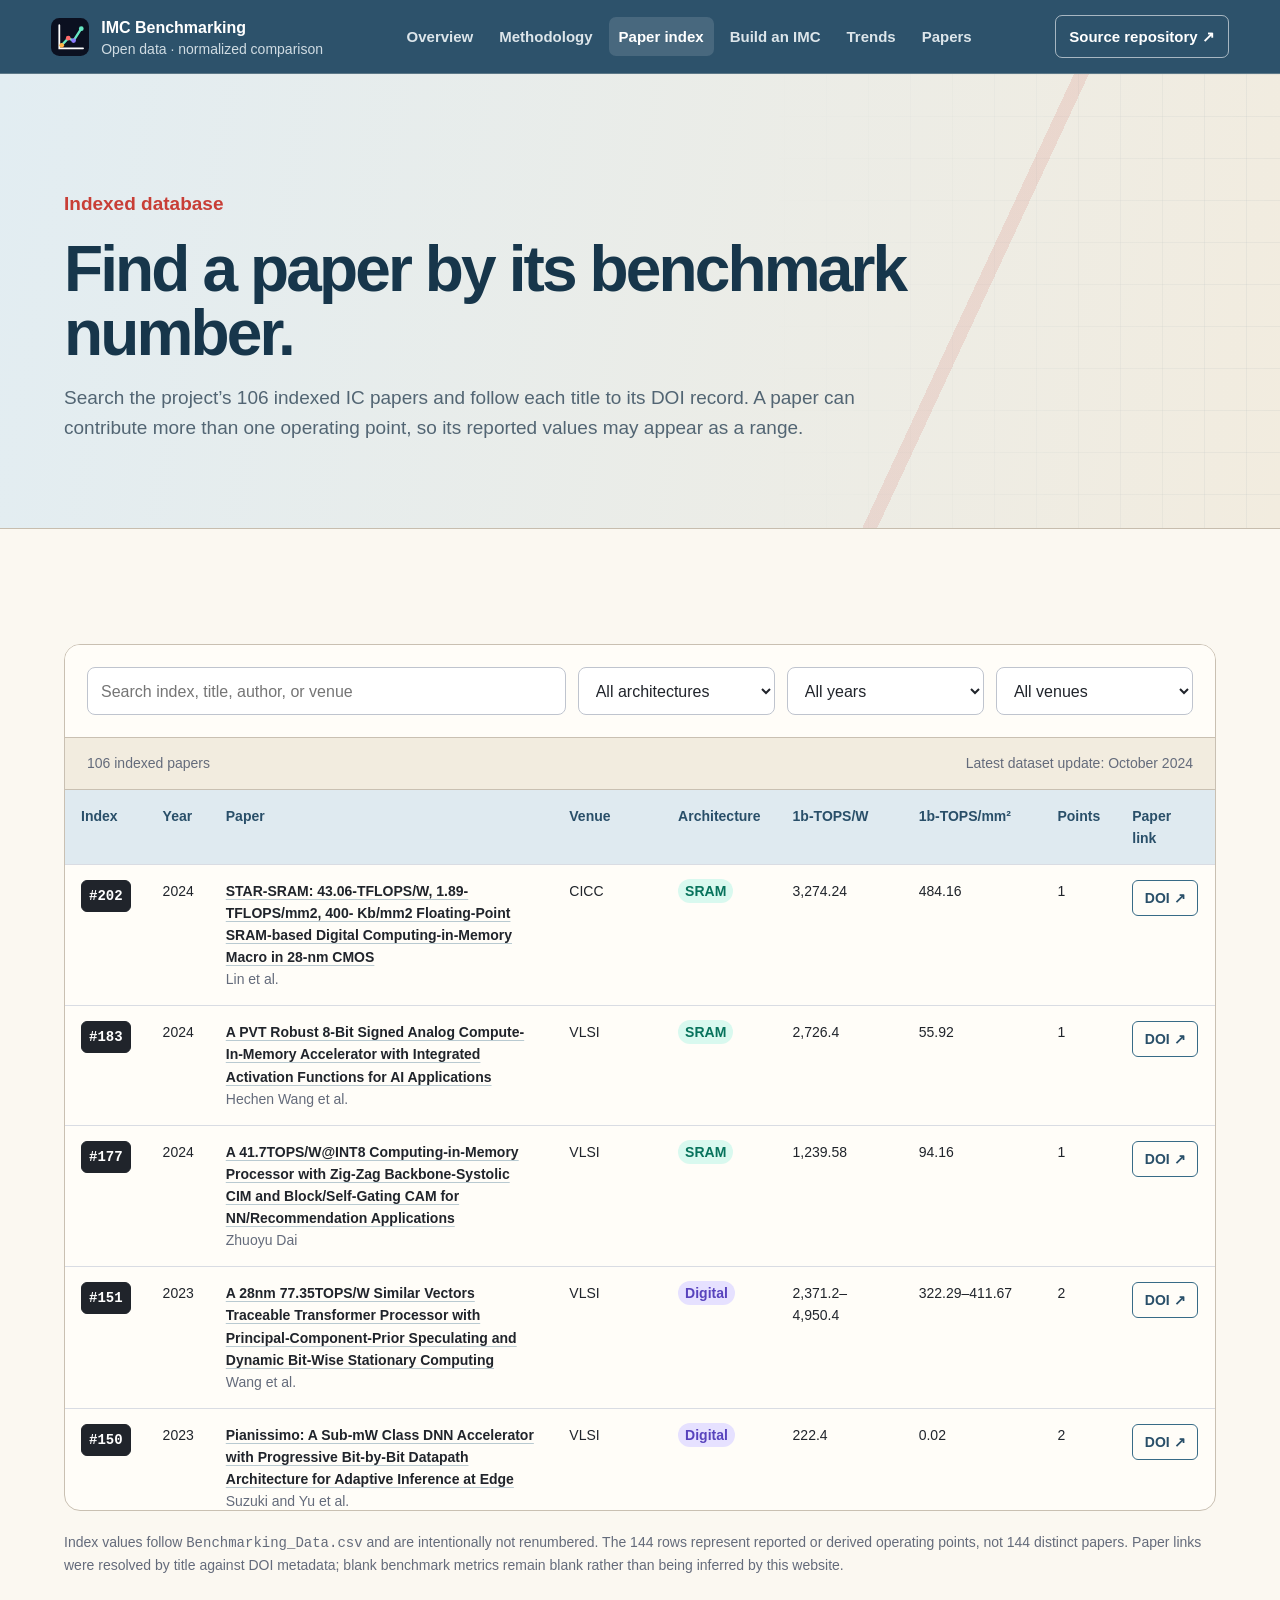
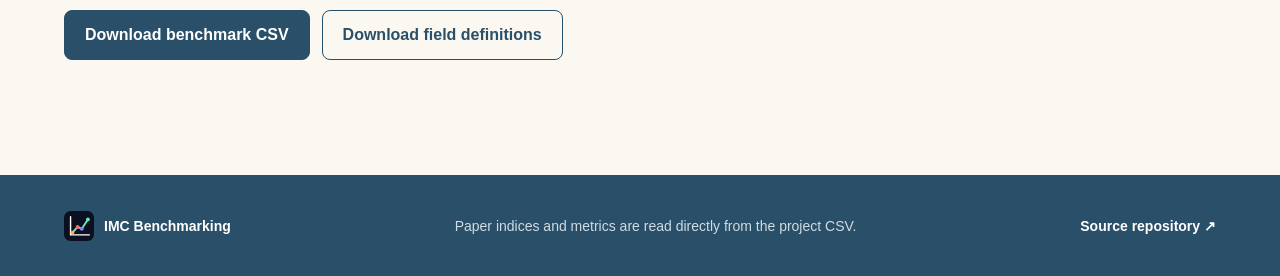
==== website/explorer.html @ 2f84abf5 "Add interactive IMC benchmarking website" ====
<!doctype html>
<html lang="en">
<head>
  <meta charset="utf-8" /><meta name="viewport" content="width=device-width, initial-scale=1" />
  <meta name="description" content="Search the indexed papers in the UIUC in-memory computing benchmarking database by number, architecture, year, venue, title, or author." />
  <link rel="icon" href="favicon.svg" type="image/svg+xml" /><link rel="stylesheet" href="styles.css" /><script src="data/benchmark-data.js" defer></script><script src="data/paper-links.js" defer></script><script src="app.js" defer></script>
  <title>Paper Index · IMC Benchmarking</title>
</head>
<body class="themed-page">
  <a class="skip-link" href="#main">Skip to content</a>
  <header class="site-header">
    <a class="brand" href="index.html"><img src="favicon.svg" alt="" /><span><strong>IMC Benchmarking</strong><small>Open data · normalized comparison</small></span></a>
    <button class="menu-toggle" type="button" aria-expanded="false">Menu</button>
    <nav id="site-nav" class="site-nav" aria-label="Project sections"><a href="index.html">Overview</a><a href="methodology.html">Methodology</a><a href="explorer.html" aria-current="page">Paper index</a><a href="lab.html">Build an IMC</a><a href="trends.html">Trends</a><a href="papers.html">Papers</a></nav>
    <a class="header-repo" href="https://github.com/UIUC-IMC/UIUC-IMC-Benchmarking">Source repository ↗</a>
  </header>
  <main id="main">
    <section class="page-hero"><p class="section-label">Indexed database</p><h1>Find a paper by its benchmark number.</h1><p>Search the project’s 106 indexed IC papers and follow each title to its DOI record. A paper can contribute more than one operating point, so its reported values may appear as a range.</p></section>
    <section class="section">
      <div class="explorer-shell">
        <div class="explorer-controls">
          <input id="paper-search" type="search" placeholder="Search index, title, author, or venue" aria-label="Search papers" />
          <select id="architecture-filter" aria-label="Filter by architecture"><option value="">All architectures</option><option value="SRAM">SRAM</option><option value="eNVM">eNVM</option><option value="eDRAM">eDRAM</option><option value="eFlash">eFlash</option><option value="Digital">Digital</option></select>
          <select id="year-filter" aria-label="Filter by year"><option value="">All years</option></select>
          <select id="venue-filter" aria-label="Filter by venue"><option value="">All venues</option></select>
        </div>
        <div class="explorer-summary"><span id="result-count">Loading the paper index…</span><span>Latest dataset update: October 2024</span></div>
        <div class="explorer-table-wrap">
          <table class="explorer-table">
            <thead><tr><th>Index</th><th>Year</th><th>Paper</th><th>Venue</th><th>Architecture</th><th>1b-TOPS/W</th><th>1b-TOPS/mm²</th><th>Points</th><th>Paper link</th></tr></thead>
            <tbody id="benchmark-body"><tr><td class="explorer-empty" colspan="9">Loading…</td></tr></tbody>
          </table>
        </div>
      </div>
      <p class="data-note">Index values follow <code>Benchmarking_Data.csv</code> and are intentionally not renumbered. The 144 rows represent reported or derived operating points, not 144 distinct papers. Paper links were resolved by title against DOI metadata; blank benchmark metrics remain blank rather than being inferred by this website.</p>
      <div class="actions"><a class="button button-dark" href="data/Benchmarking_Data.csv" download>Download benchmark CSV</a><a class="button" href="data/column_index.csv" download>Download field definitions</a></div>
    </section>
  </main>
  <footer><a class="footer-brand" href="index.html"><img src="favicon.svg" alt="" /><strong>IMC Benchmarking</strong></a><p>Paper indices and metrics are read directly from the project CSV.</p><a href="https://github.com/UIUC-IMC/UIUC-IMC-Benchmarking">Source repository ↗</a></footer>
</body>
</html>
---- website/styles.css ----
:root {
  --ink: #20242b;
  --ink-2: #30353d;
  --paper: #ffffff;
  --white: #ffffff;
  --muted: #646b7b;
  --line: #d9dce3;
  --red-light: #fff0ef;
  --red: #df4b45;
  --red-dark: #9f2f2b;
  --green-light: #eaf8f1;
  --green: #218a5b;
  --green-dark: #14643f;
  --blue-light: #eef4ff;
  --blue: #3268cc;
  --blue-dark: #20478e;
  --mint: var(--green);
  --mint-dark: var(--green-dark);
  --coral: var(--red);
  --amber: #d98a1c;
  --violet: var(--blue);
  --sans: Arial, Helvetica, sans-serif;
  --mono: "SFMono-Regular", Consolas, "Liberation Mono", monospace;
}

* { box-sizing: border-box; }
html { scroll-behavior: smooth; }
body {
  margin: 0;
  background: var(--paper);
  color: var(--ink);
  font-family: var(--sans);
  font-size: 18px;
  line-height: 1.58;
}
body.menu-open { overflow: hidden; }
a { color: inherit; text-decoration: none; }
button, input, select { color: inherit; font: inherit; }
img { display: block; max-width: 100%; }
figure { margin: 0; }
p { margin-top: 0; }

.skip-link {
  position: fixed;
  z-index: 100;
  top: 12px;
  left: 12px;
  padding: 10px 16px;
  transform: translateY(-180%);
  background: var(--mint);
  color: var(--ink);
  font-weight: 800;
}
.skip-link:focus { transform: none; }

.site-header {
  position: sticky;
  z-index: 50;
  top: 0;
  min-height: 74px;
  padding: 0 clamp(24px, 4vw, 64px);
  display: flex;
  align-items: center;
  gap: 28px;
  border-bottom: 1px solid var(--line);
  background: rgba(255,255,255,.97);
  color: var(--ink);
  backdrop-filter: blur(18px);
}
.brand { display: flex; align-items: center; gap: 12px; flex-shrink: 0; }
.brand img { width: 38px; height: 38px; }
.brand span { display: flex; flex-direction: column; }
.brand strong { font-size: 16px; letter-spacing: 0; }
.brand small { color: var(--muted); font-size: 14px; line-height: 1.2; }
.site-nav { display: flex; align-items: center; justify-content: center; gap: 6px; margin: 0 auto; }
.site-nav a { padding: 8px 10px; border-radius: 7px; color: #525965; font-size: 15px; font-weight: 700; }
.site-nav a:hover, .site-nav a[aria-current="page"] { background: var(--blue-light); color: var(--blue-dark); }
.header-repo { padding: 9px 13px; border: 1px solid var(--ink); border-radius: 7px; font-size: 15px; font-weight: 700; white-space: nowrap; }
.header-repo:hover { border-color: var(--blue); background: var(--blue); color: #fff; }
.menu-toggle { display: none; margin-left: auto; border: 0; background: transparent; color: var(--ink); font-size: 16px; font-weight: 700; }

.hero {
  position: relative;
  overflow: hidden;
  min-height: calc(100vh - 74px);
  display: grid;
  grid-template-columns: minmax(0, .88fr) minmax(520px, 1.12fr);
  gap: clamp(44px, 7vw, 110px);
  align-items: center;
  padding: clamp(72px, 8vw, 116px) clamp(24px, 5vw, 72px) 64px;
  background: #fff;
  color: var(--ink);
}
.hero::before {
  content: "";
  position: absolute;
  inset: 0;
  opacity: .55;
  background-image: linear-gradient(rgba(50,104,204,.07) 1px, transparent 1px), linear-gradient(90deg, rgba(50,104,204,.07) 1px, transparent 1px);
  background-size: 42px 42px;
  mask-image: linear-gradient(90deg, transparent 0%, #000 62%);
}
.hero-copy, .benchmark-stage { position: relative; z-index: 1; }
.eyebrow, .section-label {
  margin: 0 0 18px;
  color: var(--blue-dark);
  font-family: var(--sans);
  font-size: 18px;
  font-weight: 700;
  letter-spacing: 0;
}
.hero .eyebrow { color: var(--blue-dark); }
.hero h1 {
  max-width: 750px;
  margin: 0 0 26px;
  font-size: clamp(52px, 6.6vw, 100px);
  line-height: .94;
  letter-spacing: -.055em;
}
.hero h1 em { color: var(--green); font-style: normal; }
.hero-summary { max-width: 760px; color: var(--muted); font-size: clamp(19px, 1.6vw, 22px); line-height: 1.55; }
.hero-authors { margin: 22px 0 0; font-size: 15px; font-weight: 700; letter-spacing: 0; }
.actions { display: flex; flex-wrap: wrap; gap: 12px; margin-top: 34px; }
.button {
  min-height: 50px;
  padding: 0 20px;
  display: inline-flex;
  align-items: center;
  justify-content: center;
  gap: 8px;
  border: 1px solid currentColor;
  border-radius: 8px;
  font-size: 16px;
  font-weight: 700;
  transition: transform .2s ease, background .2s ease;
}
.button:hover { transform: translateY(-2px); }
.button-primary { border-color: var(--blue); background: var(--blue); color: #fff; }
.button-secondary { border-color: var(--ink); color: var(--ink); }
.button-secondary:hover { background: var(--ink); color: #fff; }
.button-dark { border-color: var(--ink); background: var(--ink); color: #fff; }

.benchmark-stage {
  min-height: 560px;
  padding: 26px;
  border: 1px solid var(--line);
  border-radius: 16px;
  background: #fff;
  box-shadow: 0 16px 40px rgba(32,36,43,.08);
}
.stage-header { display: flex; align-items: center; justify-content: space-between; gap: 20px; color: var(--muted); font-size: 14px; font-weight: 700; letter-spacing: 0; }
.axis-tabs { display: flex; flex-wrap: wrap; gap: 7px; margin: 24px 0 18px; }
.axis-tabs button { padding: 8px 11px; border: 1px solid #aeb5c0; border-radius: 7px; background: transparent; color: #4f5662; font-size: 14px; font-weight: 700; cursor: pointer; }
.axis-tabs button[aria-pressed="true"] { border-color: var(--blue); background: var(--blue-light); color: var(--blue-dark); }
.plot-demo {
  position: relative;
  height: 355px;
  overflow: hidden;
  border-left: 2px solid #717987;
  border-bottom: 2px solid #717987;
  background-color: #fbfcfe;
  background-image: linear-gradient(rgba(50,104,204,.08) 1px, transparent 1px), linear-gradient(90deg, rgba(50,104,204,.08) 1px, transparent 1px);
  background-size: 44px 44px;
}
.plot-axis-x, .plot-axis-y { position: absolute; color: #525965; font-size: 14px; }
.plot-axis-x { right: 8px; bottom: 7px; }
.plot-axis-y { top: 8px; left: 8px; }
.plot-point { position: absolute; width: 18px; height: 18px; border: 3px solid currentColor; background: currentColor; box-shadow: 0 0 0 4px rgba(32,36,43,.06); transition: inset .45s ease, transform .25s ease; }
.plot-point:hover { transform: scale(1.35); }
.plot-point.circle { border-radius: 50%; }
.plot-point[data-arch="sram"] { color: var(--green); }
.plot-point[data-arch="envm"] { color: var(--coral); }
.plot-point[data-arch="digital"] { color: var(--blue); }
.plot-point[data-arch="edram"] { color: var(--amber); }
.plot-legend { display: flex; flex-wrap: wrap; gap: 16px; margin-top: 16px; color: var(--muted); font-size: 14px; }
.plot-legend span::before { content: ""; width: 8px; height: 8px; margin-right: 7px; display: inline-block; border-radius: 50%; background: var(--legend); }

.stat-band { display: grid; grid-template-columns: repeat(4, 1fr); border-bottom: 1px solid var(--line); background: #fff; }
.stat-band article { min-height: 154px; padding: 28px clamp(22px, 3vw, 48px); border-right: 1px solid var(--line); }
.stat-band article:last-child { border-right: 0; }
.stat-band strong { display: block; font-size: clamp(34px, 4vw, 58px); line-height: 1; letter-spacing: -.04em; }
.stat-band span { display: block; margin-top: 9px; color: var(--muted); font-size: 14px; }
.stat-band article:nth-child(1) strong { color: var(--mint-dark); }
.stat-band article:nth-child(2) strong { color: var(--blue); }
.stat-band article:nth-child(3) strong { color: var(--coral); }
.stat-band article:nth-child(4) strong { color: var(--violet); }

.section { padding: clamp(76px, 9vw, 124px) clamp(24px, 5vw, 72px); }
.section.white { background: #fff; }
.section.dark { background: var(--blue-light); color: var(--ink); }
.section.narrow { padding-top: 62px; padding-bottom: 62px; }
.section-heading { max-width: 950px; margin-bottom: 48px; }
.section-heading h2, .page-hero h1 { margin: 0 0 18px; font-size: clamp(38px, 5vw, 70px); line-height: 1; letter-spacing: -.045em; }
.section-heading p, .page-hero p { max-width: 800px; color: var(--muted); font-size: 19px; }
.dark .section-heading p { color: var(--muted); }

.page-hero { padding: clamp(72px, 8vw, 112px) clamp(24px, 5vw, 72px) 66px; border-bottom: 1px solid var(--line); background: linear-gradient(90deg, #fff 0%, var(--blue-light) 100%); color: var(--ink); }
.page-hero .section-label { color: var(--blue-dark); }
.page-hero p { color: var(--muted); }

.card-grid { display: grid; grid-template-columns: repeat(3, 1fr); gap: 18px; }
.card { padding: 28px; border: 1px solid var(--line); border-radius: 14px; background: #fff; }
.card-number { color: var(--blue-dark); font-size: 14px; font-weight: 700; }
.card h3 { margin: 13px 0 10px; font-size: 23px; line-height: 1.2; }
.card p { margin: 0; color: var(--muted); font-size: 16px; }
.card code { color: var(--mint-dark); font-family: var(--mono); }

.story-grid { display: grid; grid-template-columns: minmax(0,.8fr) minmax(420px,1.2fr); gap: clamp(40px,7vw,100px); align-items: center; }
.story-copy h2 { margin: 0 0 22px; font-size: clamp(38px,4.5vw,66px); line-height: 1; letter-spacing: -.04em; }
.story-copy p { color: var(--muted); }
.figure-frame { overflow: hidden; border: 1px solid var(--line); border-radius: 18px; background: #fff; box-shadow: 0 20px 50px rgba(11,16,32,.09); }
.figure-frame img { width: 100%; }
.figure-frame figcaption { padding: 14px 18px; border-top: 1px solid var(--line); color: var(--muted); font-size: 14px; }

.pipeline { display: grid; grid-template-columns: repeat(4, 1fr); gap: 0; }
.pipeline article { position: relative; min-height: 220px; padding: 28px; border: 1px solid var(--line); background: #fff; }
.pipeline article + article { border-left: 0; }
.pipeline article::after { content: "→"; position: absolute; z-index: 2; top: 50%; right: -17px; color: var(--green); font-size: 28px; transform: translateY(-50%); }
.pipeline article:last-child::after { display: none; }
.pipeline strong { color: var(--blue-dark); font-size: 14px; }
.pipeline h3 { margin: 14px 0 10px; font-size: 21px; }
.pipeline p { margin: 0; color: var(--muted); font-size: 15px; }

.metric-table-wrap, .explorer-shell { overflow: hidden; border: 1px solid var(--line); border-radius: 16px; background: #fff; }
table { width: 100%; border-collapse: collapse; }
th, td { padding: 15px 16px; border-bottom: 1px solid var(--line); text-align: left; vertical-align: top; }
th { background: #eef0f4; color: #525969; font-size: 14px; letter-spacing: 0; }
td { font-size: 14px; }
tbody tr:last-child td { border-bottom: 0; }
.index-chip { min-width: 46px; padding: 4px 7px; display: inline-flex; justify-content: center; border: 1px solid var(--ink); border-radius: 6px; background: var(--ink); color: #fff; font-family: var(--mono); font-size: 14px; font-weight: 700; }
.arch-chip { padding: 4px 7px; border-radius: 999px; background: #e9ecf3; font-size: 14px; font-weight: 700; }
.arch-chip.sram { background: #d9f9ef; color: #08735c; }
.arch-chip.envm, .arch-chip.eflash { background: #ffe1df; color: #a62828; }
.arch-chip.digital { background: #e6e1ff; color: #5843bd; }
.arch-chip.edram { background: #fff0d7; color: #925500; }

.explorer-controls { padding: 22px; display: grid; grid-template-columns: minmax(240px,1.7fr) repeat(3,minmax(130px,.7fr)); gap: 12px; border-bottom: 1px solid var(--line); background: #fff; }
.explorer-controls input, .explorer-controls select { min-height: 48px; width: 100%; padding: 0 13px; border: 1px solid #bfc4ce; border-radius: 8px; background: #fff; font-size: 16px; }
.explorer-summary { padding: 14px 22px; display: flex; justify-content: space-between; gap: 20px; border-bottom: 1px solid var(--line); background: #f5f6f8; color: var(--muted); font-size: 14px; }
.explorer-table-wrap { overflow: auto; max-height: 720px; }
.explorer-table { min-width: 1120px; }
.explorer-table th { position: sticky; z-index: 2; top: 0; }
.explorer-table td:nth-child(3) { max-width: 390px; }
.paper-title-link { text-decoration: underline; text-decoration-color: rgba(55,107,135,.35); text-underline-offset: 3px; }
.paper-title-link:hover { color: var(--blue-dark); text-decoration-color: currentColor; }
.paper-link { min-width: 66px; padding: 6px 10px; display: inline-flex; align-items: center; justify-content: center; border: 1px solid var(--blue); border-radius: 6px; color: var(--blue-dark); font-size: 14px; font-weight: 700; white-space: nowrap; }
.paper-link:hover { background: var(--blue); color: #fff; }
.explorer-empty { padding: 48px; color: var(--muted); text-align: center; }
.data-note { margin-top: 20px; color: var(--muted); font-size: 14px; }

.trend-lead { display: grid; grid-template-columns: minmax(0,.68fr) minmax(480px,1.32fr); gap: clamp(36px,6vw,90px); align-items: center; }
.trend-lead h2 { margin: 0 0 20px; font-size: clamp(38px,4.4vw,64px); line-height: 1; letter-spacing: -.04em; }
.trend-lead p { color: var(--muted); }
.trend-gallery { display: grid; grid-template-columns: repeat(2,1fr); gap: 20px; }
.trend-gallery figure { overflow: hidden; border: 1px solid var(--line); border-radius: 14px; background: #fff; }
.trend-gallery img { width: 100%; aspect-ratio: 1.2; object-fit: contain; }
.trend-gallery figcaption { padding: 16px 18px; border-top: 1px solid var(--line); font-size: 14px; font-weight: 750; }

.paper-list { display: grid; gap: 22px; }
.paper-card { display: grid; grid-template-columns: 140px minmax(0,1fr); gap: 30px; padding: 34px; border: 1px solid var(--line); border-radius: 16px; background: #fff; }
.paper-year { font-family: var(--mono); font-size: 14px; font-weight: 700; }
.paper-venue { display: block; margin-top: 7px; color: var(--mint-dark); font-size: 14px; font-weight: 800; }
.paper-card h2 { margin: 0 0 10px; font-size: clamp(26px,3vw,39px); line-height: 1.08; letter-spacing: -.025em; }
.paper-meta { color: var(--muted); font-size: 14px; }
.paper-abstract { margin: 18px 0 22px; color: #454b58; }
.citation-box { margin-top: 20px; padding: 16px; border-left: 4px solid var(--green); background: var(--green-light); font-family: var(--mono); font-size: 14px; overflow-wrap: anywhere; }

.literature-coverage { border-top: 1px solid var(--line); }
.year-coverage { display: grid; grid-template-columns: repeat(7, 1fr); border: 1px solid var(--line); background: #fff; }
.year-coverage article { min-height: 170px; padding: 24px 20px; display: flex; flex-direction: column; justify-content: space-between; border-right: 1px solid var(--line); border-top: 6px solid var(--blue); }
.year-coverage article:nth-child(3n + 1) { border-top-color: var(--red); }
.year-coverage article:nth-child(3n + 2) { border-top-color: var(--blue); }
.year-coverage article:nth-child(3n) { border-top-color: var(--amber); }
.year-coverage article:last-child { border-right: 0; }
.year-coverage span { color: var(--muted); font-size: 14px; font-weight: 700; }
.year-coverage strong { color: var(--ink); font-size: 44px; line-height: 1; letter-spacing: -.04em; }
.year-coverage small { color: var(--muted); font-size: 14px; }

.callout { padding: 34px; border: 1px solid var(--line); border-radius: 14px; background: var(--blue-light); }
.callout h2 { margin: 0 0 12px; font-size: clamp(30px,4vw,50px); line-height: 1.05; }
.callout p { max-width: 800px; color: var(--muted); }

.lab-shell {
  display: grid;
  grid-template-columns: minmax(300px, .72fr) minmax(560px, 1.28fr);
  gap: 28px;
  align-items: start;
  min-width: 0;
}
.lab-controls, .lab-visual, .lab-result {
  min-width: 0;
  border: 1px solid var(--line);
  border-radius: 14px;
  background: #fff;
}
.lab-controls { padding: 28px; }
.lab-controls h2, .lab-visual h2 { margin: 0 0 8px; font-size: 28px; line-height: 1.2; }
.control-intro { margin-bottom: 26px; color: var(--muted); font-size: 15px; }
.control-grid { display: grid; grid-template-columns: 1fr 1fr; gap: 18px 14px; }
.control-group { min-width: 0; }
.control-group.full { grid-column: 1 / -1; }
.control-group label, .control-heading { display: flex; align-items: baseline; justify-content: space-between; gap: 12px; margin-bottom: 7px; color: #3f454f; font-size: 15px; font-weight: 700; }
.control-group output { color: var(--blue-dark); font-weight: 700; }
.control-group select, .control-group input[type="number"] { width: 100%; min-height: 46px; padding: 0 12px; border: 1px solid #b9bec8; border-radius: 7px; background: #fff; font-size: 16px; }
.control-group input[type="range"] { width: 100%; accent-color: var(--blue); }
.checkbox-line { min-height: 46px; display: flex; align-items: center; gap: 10px; }
.checkbox-line input { width: 20px; height: 20px; accent-color: var(--blue); }
.checkbox-line label { margin: 0; display: inline; font-weight: 700; }
.control-help { margin: 6px 0 0; color: var(--muted); font-size: 14px; line-height: 1.45; }
.model-controls { min-width: 0; margin: 4px 0 0; padding: 18px; border: 1px solid #d7dbe2; border-radius: 8px; background: #f8fafc; }
.model-controls[hidden] { display: none; }
.model-controls legend { padding: 0 8px; color: var(--ink); font-size: 16px; font-weight: 700; }
.model-controls .control-grid { gap: 16px 14px; }
.evidence-status { margin-top: 22px; padding: 18px 20px; border: 1px solid #cfd5df; border-left-width: 5px; border-radius: 8px; background: #f8fafc; }
.evidence-status strong { display: block; margin-bottom: 4px; color: var(--ink); font-size: 18px; }
.evidence-status p, .evidence-status small { margin: 0; color: var(--muted); font-size: 14px; line-height: 1.5; }
.evidence-status small { display: block; margin-top: 7px; }
.evidence-status.supported { border-left-color: var(--green); background: var(--green-light); }
.evidence-status.caution { border-left-color: var(--red); background: var(--red-light); }
.lab-visual { padding: 28px; }
.lab-visual-head { display: flex; align-items: start; justify-content: space-between; gap: 20px; margin-bottom: 18px; }
.lab-visual-head p { margin: 0; max-width: 560px; color: var(--muted); font-size: 15px; }
.lab-legend { display: flex; flex-wrap: wrap; gap: 14px; margin: 0 0 12px; color: var(--muted); font-size: 14px; }
.lab-legend span { display: inline-flex; align-items: center; gap: 7px; }
.lab-legend i { width: 10px; height: 10px; display: inline-block; border-radius: 50%; background: var(--legend-color); }
.lab-legend .candidate-key i { width: 12px; height: 12px; border: 2px solid var(--ink); border-radius: 2px; transform: rotate(45deg); background: #fff; }
.lab-chart-wrap { width: 100%; min-height: 510px; overflow: hidden; }
.lab-chart { width: 100%; height: auto; display: block; }
.lab-chart text { fill: #4d535e; font-family: Arial, Helvetica, sans-serif; font-size: 14px; }
.lab-chart .axis-title { fill: var(--ink); font-size: 16px; font-weight: 700; }
.lab-chart .grid-line { stroke: #e4e7ec; stroke-width: 1; }
.lab-chart .axis-line { stroke: #727985; stroke-width: 1.5; }
.lab-chart .reported-point { opacity: .48; }
.lab-chart .candidate-point { stroke: var(--ink); stroke-width: 2.5; }
.lab-chart .candidate-label { fill: var(--ink); font-size: 15px; font-weight: 700; paint-order: stroke; stroke: #fff; stroke-width: 5px; }
.lab-results { min-width: 0; grid-column: 1 / -1; display: grid; grid-template-columns: repeat(2, 1fr); gap: 18px; }
.lab-result { padding: 26px; }
.lab-result h3 { margin: 0 0 14px; font-size: 22px; }
.lab-result strong.result-lead { display: block; margin-bottom: 8px; color: var(--blue-dark); font-size: 24px; line-height: 1.2; }
.lab-result p { margin-bottom: 0; color: var(--muted); font-size: 15px; }
.result-list.compact { margin-top: 18px; }
.result-list.compact li { align-items: start; }
.result-list.compact strong { max-width: 58%; text-align: right; }
.result-list { margin: 0; padding: 0; list-style: none; }
.result-list li { padding: 9px 0; display: flex; justify-content: space-between; gap: 18px; border-bottom: 1px solid var(--line); font-size: 14px; }
.result-list li:last-child { border-bottom: 0; }
.result-list span { color: var(--muted); }
.accuracy-scale { position: relative; height: 18px; margin: 20px 0 12px; border-radius: 4px; background: linear-gradient(90deg, var(--red-light) 0 20%, var(--green-light) 20% 80%, var(--blue-light) 80% 100%); }
.accuracy-scale::before, .accuracy-scale::after { position: absolute; top: 22px; color: var(--muted); font-size: 14px; }
.accuracy-scale::before { content: "10 dB"; left: 20%; transform: translateX(-50%); }
.accuracy-scale::after { content: "40 dB"; left: 80%; transform: translateX(-50%); }
.accuracy-marker { position: absolute; top: -5px; width: 4px; height: 28px; border-radius: 2px; background: var(--ink); transform: translateX(-50%); }
.accuracy-marker[hidden] { display: none; }
.neighbors-table { width: 100%; }
.neighbors-table th, .neighbors-table td { padding: 10px 8px; font-size: 14px; }
.neighbors-table td:nth-child(2) { max-width: 280px; }
.lab-disclaimer { grid-column: 1 / -1; max-width: 900px; margin: 0; color: var(--muted); font-size: 14px; }

footer { padding: 36px clamp(24px,5vw,72px); display: flex; align-items: center; justify-content: space-between; gap: 28px; border-top: 1px solid var(--line); background: #fff; color: var(--ink); }
.footer-brand { display: flex; align-items: center; gap: 10px; font-size: 14px; }
.footer-brand img { width: 30px; height: 30px; }
footer p { margin: 0; color: var(--muted); font-size: 14px; }
footer > a:last-child { color: var(--blue-dark); font-size: 14px; font-weight: 700; }

@media (max-width: 1120px) {
  .site-header { gap: 16px; }
  .site-nav { gap: 0; }
  .site-nav a { padding-inline: 8px; }
  .hero { grid-template-columns: 1fr; }
  .hero h1 { max-width: 900px; }
  .benchmark-stage { max-width: 800px; width: 100%; }
  .story-grid, .trend-lead { grid-template-columns: 1fr; }
  .lab-shell { grid-template-columns: 1fr; }
}

@media (max-width: 980px) {
  .header-repo { display: none; }
  .menu-toggle { display: block; }
  .site-nav { position: absolute; z-index: 70; top: 100%; right: 0; left: 0; min-height: calc(100vh - 74px); padding: 28px; display: none; flex-direction: column; justify-content: flex-start; align-items: stretch; border-top: 1px solid var(--line); background: #fff; box-shadow: 0 24px 48px rgba(0,0,0,.12); }
  .site-nav.open { display: flex; }
  .site-nav a { padding: 14px; font-size: 17px; }
  .stat-band, .card-grid, .pipeline, .trend-gallery { grid-template-columns: repeat(2,1fr); }
  .stat-band article:nth-child(2) { border-right: 0; }
  .pipeline article + article { border-left: 1px solid var(--line); }
  .pipeline article::after { display: none; }
  .explorer-controls { grid-template-columns: 1fr 1fr; }
  .paper-card { grid-template-columns: 1fr; gap: 14px; }
  .lab-results { grid-template-columns: 1fr; }
  .year-coverage { grid-template-columns: repeat(4, 1fr); }
  .year-coverage article { border-bottom: 1px solid var(--line); }
  .year-coverage article:nth-child(4n) { border-right: 0; }
  .year-coverage article:last-child { border-right: 1px solid var(--line); }
}

@media (max-width: 560px) {
  body { font-size: 18px; }
  .brand small { display: none; }
  .hero { grid-template-columns: minmax(0,1fr); padding-inline: 20px; }
  .hero h1 { font-size: 50px; }
  .benchmark-stage { min-height: 500px; padding: 18px; }
  .plot-demo { height: 310px; }
  .stat-band, .card-grid, .pipeline, .trend-gallery, .explorer-controls { grid-template-columns: 1fr; }
  .stat-band article { border-right: 0; border-bottom: 1px solid var(--line); }
  .section, .page-hero { padding-inline: 20px; }
  .paper-card { padding: 24px; }
  .control-grid { grid-template-columns: 1fr; }
  .control-group.full { grid-column: auto; }
  .lab-controls, .lab-visual, .lab-result { padding: 22px; }
  .lab-chart-wrap { min-height: 360px; }
  .year-coverage { grid-template-columns: repeat(2, 1fr); }
  .year-coverage article:nth-child(4n) { border-right: 1px solid var(--line); }
  .year-coverage article:nth-child(2n) { border-right: 0; }
  footer { align-items: flex-start; flex-direction: column; }
}

@media (prefers-reduced-motion: reduce) {
  *, *::before, *::after { scroll-behavior: auto !important; transition: none !important; }
}

/* Homepage — an original, high-stakes convergence theme. */
.home-page {
  --home-navy: #294f69;
  --home-navy-2: #376b87;
  --home-ivory: #f2ecdf;
  --home-paper: #fbf8f1;
  --home-red: #c83e36;
  --home-red-bright: #e35a4f;
  --home-gold: #c7a14b;
  --home-ice: #90bdd3;
  background: var(--home-paper);
}
.home-page .site-header {
  border-bottom-color: rgba(242,236,223,.18);
  background: rgba(41,79,105,.98);
  color: var(--home-ivory);
}
.home-page .brand small { color: #9db0c0; }
.home-page .site-nav a { color: #bac7d1; }
.home-page .site-nav a:hover,
.home-page .site-nav a[aria-current="page"] { background: rgba(144,189,211,.13); color: var(--home-ivory); }
.home-page .header-repo { border-color: rgba(242,236,223,.48); }
.home-page .header-repo:hover { border-color: var(--home-red-bright); background: var(--home-red); }
.home-page .menu-toggle { color: var(--home-ivory); }

.home-hero {
  position: relative;
  min-height: calc(100vh - 74px);
  padding: clamp(70px, 7.5vw, 112px) clamp(24px, 5vw, 72px) clamp(64px, 7vw, 96px);
  display: grid;
  grid-template-columns: minmax(0, 1.08fr) minmax(470px, .92fr);
  gap: clamp(46px, 7vw, 108px);
  align-items: center;
  overflow: hidden;
  background:
    radial-gradient(circle at 77% 44%, rgba(144,189,211,.14), transparent 27%),
    linear-gradient(116deg, transparent 0 62%, rgba(200,62,54,.08) 62% 62.4%, transparent 62.4% 100%),
    var(--home-navy);
  color: var(--home-ivory);
}
.home-hero::before {
  content: "";
  position: absolute;
  inset: 0;
  opacity: .18;
  background-image: linear-gradient(rgba(242,236,223,.16) 1px, transparent 1px), linear-gradient(90deg, rgba(242,236,223,.16) 1px, transparent 1px);
  background-size: 58px 58px;
  mask-image: linear-gradient(90deg, transparent 0 32%, #000 78%, transparent 100%);
}
.home-hero::after {
  content: "";
  position: absolute;
  right: -8vw;
  bottom: -170px;
  width: 54vw;
  height: 250px;
  border-top: 2px solid rgba(199,161,75,.55);
  background: var(--home-red);
  transform: rotate(-5deg);
  transform-origin: left top;
}
.home-hero-copy,
.convergence-stage { position: relative; z-index: 2; }
.hero-kicker {
  margin-bottom: clamp(30px, 5vw, 64px);
  padding-bottom: 12px;
  display: flex;
  justify-content: space-between;
  gap: 24px;
  border-bottom: 1px solid rgba(242,236,223,.28);
  color: var(--home-ice);
  font-family: var(--sans);
  font-size: 14px;
  font-weight: 700;
  letter-spacing: 0;
}
.home-hero h1 {
  max-width: 880px;
  margin: 0 0 30px;
  font-family: var(--sans);
  font-size: clamp(52px, 6.6vw, 100px);
  font-weight: 700;
  line-height: .94;
  letter-spacing: -.055em;
}
.home-hero h1 em { color: var(--home-red-bright); font-style: normal; font-weight: 700; }
.home-hero-summary { max-width: 730px; color: #c5d0d8; font-size: clamp(19px, 1.6vw, 23px); line-height: 1.55; }
.home-page .hero-authors { color: #8fa3b2; font-size: 14px; font-weight: 600; }
.home-button-primary { border-color: var(--home-red); border-radius: 0; background: var(--home-red); color: #fff; }
.home-button-primary:hover { border-color: var(--home-red-bright); background: var(--home-red-bright); }
.home-button-ghost { border-color: rgba(242,236,223,.55); border-radius: 0; color: var(--home-ivory); }
.home-button-ghost:hover { border-color: var(--home-ivory); background: var(--home-ivory); color: var(--home-navy); }

.convergence-stage {
  min-width: 0;
  padding: 18px;
  border: 1px solid rgba(242,236,223,.3);
  background: rgba(25,59,81,.82);
  box-shadow: 24px 28px 0 rgba(2,8,14,.24);
}
.convergence-head {
  display: flex;
  justify-content: space-between;
  gap: 18px;
  color: #9fb1bf;
  font-family: var(--sans);
  font-size: 16px;
  font-weight: 700;
  letter-spacing: 0;
}
.convergence-field {
  position: relative;
  min-height: 570px;
  margin: 16px 0;
  overflow: hidden;
  border: 1px solid rgba(242,236,223,.17);
  background:
    radial-gradient(circle at 50% 54%, rgba(227,90,79,.25), transparent 19%),
    linear-gradient(rgba(144,189,211,.09) 1px, transparent 1px),
    linear-gradient(90deg, rgba(144,189,211,.09) 1px, transparent 1px),
    #315f7b;
  background-size: auto, 36px 36px, 36px 36px, auto;
}
.framework-structure {
  position: absolute;
  z-index: 1;
  top: 0;
  right: 0;
  left: 0;
  height: 178px;
  border-bottom: 3px solid var(--home-gold);
  background: linear-gradient(180deg, rgba(242,236,223,.16), rgba(25,59,81,.86));
  clip-path: polygon(0 17%, 5% 17%, 5% 0, 15% 0, 15% 17%, 22% 17%, 22% 5%, 32% 5%, 32% 17%, 39% 17%, 39% 0, 49% 0, 49% 17%, 56% 17%, 56% 0, 66% 0, 66% 17%, 73% 17%, 73% 5%, 83% 5%, 83% 17%, 90% 17%, 90% 0, 100% 0, 100% 100%, 0 100%);
}
.framework-structure::after {
  content: "";
  position: absolute;
  right: 8%;
  bottom: 14px;
  left: 8%;
  height: 45px;
  border-top: 1px solid rgba(242,236,223,.28);
  border-bottom: 1px solid rgba(242,236,223,.2);
  background: repeating-linear-gradient(90deg, transparent 0 11%, rgba(242,236,223,.11) 11% 12%);
}
.framework-structure span {
  position: absolute;
  bottom: 0;
  width: 12px;
  height: 26px;
  border-radius: 50% 50% 0 0;
  background: rgba(242,236,223,.35);
}
.framework-structure span:nth-child(1) { left: 15%; }
.framework-structure span:nth-child(2) { left: 32%; }
.framework-structure span:nth-child(3) { left: 49%; }
.framework-structure span:nth-child(4) { left: 66%; }
.framework-structure span:nth-child(5) { left: 83%; }
.formation-label { position: absolute; z-index: 5; color: #d7e2e8; font-size: 14px; font-weight: 800; letter-spacing: .06em; }
.framework-label { top: 17px; left: 50%; transform: translateX(-50%); }
.framework-line {
  position: absolute;
  z-index: 4;
  top: 61px;
  left: 50%;
  width: 88%;
  display: grid;
  grid-template-columns: repeat(3, 1fr);
  gap: 12px;
  transform: translateX(-50%);
}
.framework-card {
  position: relative;
  min-width: 0;
  padding: 25px 9px 9px;
  border-top: 3px solid var(--home-ice);
  background: rgba(242,236,223,.94);
  color: var(--home-navy);
  text-align: center;
  box-shadow: 0 8px 18px rgba(0,0,0,.17);
}
.framework-card::before {
  content: "";
  position: absolute;
  top: 6px;
  left: 50%;
  width: 12px;
  height: 12px;
  border-radius: 50%;
  background: var(--home-navy);
  transform: translateX(-50%);
  box-shadow: -8px 9px 0 -3px var(--home-navy), 8px 9px 0 -3px var(--home-navy);
}
.framework-center { border-top-color: var(--home-red-bright); transform: translateY(-8px); }
.framework-card strong { display: block; font-size: 17px; line-height: 1.25; }
.framework-card span { display: block; color: #66717a; font-size: 14px; }
.coordinate-deck {
  position: absolute;
  z-index: 2;
  top: 160px;
  left: 50%;
  width: 238px;
  height: 168px;
  border-right: 2px solid rgba(242,236,223,.3);
  border-left: 2px solid rgba(242,236,223,.3);
  background: linear-gradient(90deg, transparent 0 12%, rgba(242,236,223,.08) 12% 14%, transparent 14% 86%, rgba(242,236,223,.08) 86% 88%, transparent 88%);
  transform: translateX(-50%);
}
.coordinate-deck::before,
.coordinate-deck::after { content: ""; position: absolute; left: 50%; width: 290px; height: 10px; border: 1px solid rgba(242,236,223,.34); background: rgba(25,59,81,.85); transform: translateX(-50%); }
.coordinate-deck::before { top: 18px; }
.coordinate-deck::after { bottom: 0; width: 340px; }
.convergence-route {
  position: absolute;
  z-index: 1;
  top: 51%;
  left: 50%;
  width: 2px;
  height: 230px;
  border-left: 2px dashed rgba(255,211,202,.48);
  transform-origin: top;
}
.route-one { transform: rotate(62deg); }
.route-two { transform: rotate(29deg); }
.route-three { transform: rotate(-29deg); }
.route-four { transform: rotate(-62deg); }
.field-node {
  position: absolute;
  z-index: 3;
  min-width: 125px;
  padding: 11px 13px;
  border-top: 3px solid var(--home-red-bright);
  background: rgba(31,67,91,.96);
  box-shadow: 0 8px 24px rgba(0,0,0,.18);
}
.field-node small { display: block; color: var(--home-gold); font-family: var(--sans); font-size: 16px; }
.field-node strong { display: block; color: var(--home-ivory); font-size: 18px; line-height: 1.25; }
.field-node span { color: #c3d1d9; font-size: 14px; }
.node-architecture { bottom: 105px; left: 3%; }
.node-metrics { bottom: 35px; left: 21%; border-top-color: var(--home-gold); }
.node-precision { right: 21%; bottom: 35px; border-top-color: var(--home-gold); }
.node-accuracy { right: 3%; bottom: 105px; }
.benchmark-core {
  position: absolute;
  z-index: 4;
  top: 53%;
  left: 50%;
  width: 158px;
  height: 158px;
  padding: 17px;
  display: flex;
  flex-direction: column;
  align-items: center;
  justify-content: center;
  border: 3px solid #ffb26d;
  border-radius: 50%;
  background: radial-gradient(circle at 50% 35%, #fff1d5, #f2b56d 57%, #d85a43 100%);
  color: var(--home-navy);
  text-align: center;
  transform: translate(-50%, -50%);
  box-shadow: 0 0 0 11px rgba(227,90,79,.12), 0 0 42px rgba(255,145,75,.42), 0 18px 50px rgba(0,0,0,.3);
}
.benchmark-core strong { color: #9d3128; font-family: var(--sans); font-size: 62px; line-height: .82; letter-spacing: -.055em; }
.benchmark-core small { margin-top: 4px; color: #5d4c42; font-size: 11px; font-weight: 800; letter-spacing: .04em; }

.home-stat-band {
  position: relative;
  z-index: 3;
  display: grid;
  grid-template-columns: 1.35fr repeat(4, 1fr);
  border-bottom: 1px solid #cabfae;
  background: var(--home-ivory);
}
.home-stat-band > * { min-height: 150px; padding: 30px clamp(20px, 3vw, 46px); border-right: 1px solid #cabfae; }
.home-stat-band > *:last-child { border-right: 0; }
.stat-intro { display: flex; flex-direction: column; justify-content: center; background: var(--home-red); color: #fff; }
.stat-intro span { font-family: var(--sans); font-size: 14px; font-weight: 700; letter-spacing: 0; }
.stat-intro strong { margin-top: 8px; font-family: var(--sans); font-size: 25px; line-height: 1.1; }
.home-stat-band article strong { display: block; color: var(--home-navy); font-family: var(--sans); font-size: clamp(34px, 4vw, 58px); line-height: 1; letter-spacing: -.04em; }
.home-stat-band article span { display: block; margin-top: 11px; color: #65615b; font-size: 14px; font-weight: 400; }

.home-routes { background: var(--home-paper); }
.home-section-heading { max-width: 980px; margin-bottom: 52px; }
.home-page .section-label { color: var(--home-red); font-family: var(--sans); font-size: 18px; letter-spacing: 0; text-transform: none; }
.home-section-heading h2,
.common-ground-copy h2,
.home-manifesto h2 {
  margin: 0 0 22px;
  font-family: var(--sans);
  font-size: clamp(38px, 5vw, 70px);
  line-height: 1;
  letter-spacing: -.045em;
}
.home-section-heading > p:last-child { max-width: 720px; color: #65615b; font-size: 19px; }
.route-grid { display: grid; grid-template-columns: repeat(3, 1fr); gap: 18px; }
.route-card {
  position: relative;
  min-height: 410px;
  padding: 28px;
  display: flex;
  flex-direction: column;
  justify-content: space-between;
  overflow: hidden;
  border: 1px solid #cfc5b5;
  background: #fffdf8;
  transition: transform .2s ease, box-shadow .2s ease;
}
.route-card::before { content: ""; position: absolute; top: 0; right: 0; left: 0; height: 8px; background: var(--route-color); }
.route-card::after { content: ""; position: absolute; right: -72px; bottom: -78px; width: 210px; height: 210px; border: 1px solid var(--route-color); border-radius: 50%; opacity: .22; }
.route-card:hover { transform: translateY(-6px); box-shadow: 0 22px 42px rgba(11,24,39,.1); }
.route-red { --route-color: var(--home-red); }
.route-blue { --route-color: #477d9c; }
.route-gold { --route-color: #ad8530; }
.route-index { color: var(--route-color); font-family: var(--sans); font-size: 14px; font-weight: 700; letter-spacing: 0; }
.route-card h3 { max-width: 320px; margin: 0 0 14px; font-family: var(--sans); font-size: 23px; line-height: 1.2; letter-spacing: 0; }
.route-card p { max-width: 360px; margin: 0; color: #65615b; font-size: 16px; }
.route-link { position: relative; z-index: 1; color: var(--home-navy); font-size: 15px; }
.route-link span { color: var(--route-color); }

.home-common-ground {
  display: grid;
  grid-template-columns: minmax(0, .82fr) minmax(540px, 1.18fr);
  gap: clamp(48px, 7vw, 104px);
  align-items: center;
  background: #e8dfcf;
}
.common-ground-copy > p:not(.section-label) { max-width: 650px; color: #5f5b54; }
.method-list { margin: 38px 0 28px; padding: 0; list-style: none; border-top: 1px solid #bdb1a0; }
.method-list li { padding: 17px 0; display: grid; grid-template-columns: 54px 1fr; gap: 12px; border-bottom: 1px solid #bdb1a0; }
.method-list > li > span { color: var(--home-red); font-family: var(--sans); font-size: 14px; font-weight: 700; }
.method-list strong { font-size: 17px; }
.method-list p { margin: 3px 0 0; color: #666159; font-size: 14px; }
.text-link { padding-bottom: 4px; border-bottom: 1px solid var(--home-red); color: var(--home-navy); font-size: 15px; font-weight: 800; }
.text-link span { color: var(--home-red); }
.home-benchmark-stage {
  --stage-pad: 26px;
  min-width: 0;
  min-height: 0;
  padding: var(--stage-pad);
  overflow: hidden;
  border: 1px solid #9cb4c1;
  border-radius: 0;
  background:
    linear-gradient(rgba(41,79,105,.06) 1px, transparent 1px),
    linear-gradient(90deg, rgba(41,79,105,.06) 1px, transparent 1px),
    linear-gradient(135deg, #fbf8ef, #dceaf0);
  background-size: 32px 32px, 32px 32px, auto;
  box-shadow: 20px 20px 0 rgba(200,62,54,.18);
}
.home-benchmark-stage .stage-header {
  margin: calc(var(--stage-pad) * -1) calc(var(--stage-pad) * -1) 0;
  padding: 18px var(--stage-pad);
  border-bottom: 5px solid var(--home-gold);
  background: linear-gradient(108deg, var(--home-navy) 0 74%, var(--home-red) 74% 100%);
  color: #fff;
  font-size: 15px;
}
.home-benchmark-stage .stage-header span:last-child { color: #fff3dc; }
.home-benchmark-stage .axis-tabs {
  margin: 18px 0;
  padding: 10px;
  gap: 9px;
  border: 1px solid rgba(41,79,105,.22);
  border-left: 5px solid var(--home-red);
  background: rgba(255,255,255,.74);
  box-shadow: 0 8px 20px rgba(41,79,105,.08);
}
.home-benchmark-stage .axis-tabs button {
  min-height: 42px;
  padding: 9px 13px;
  border-radius: 0;
  border-color: #93aab7;
  background: #f8fbfc;
  color: var(--home-navy);
  font-size: 15px;
}
.home-benchmark-stage .axis-tabs button:hover { border-color: var(--home-red); background: #fff0ec; color: #8f3029; }
.home-benchmark-stage .axis-tabs button[aria-pressed="true"] { border-color: var(--home-red); background: var(--home-red); color: #fff; box-shadow: inset 0 -4px 0 rgba(111,34,29,.22); }
.home-benchmark-stage .plot-legend { color: #405b6d; font-weight: 700; }
.home-benchmark-stage .plot-demo {
  border-color: var(--home-ivory);
  background-color: #315f7b;
  background-image: linear-gradient(rgba(144,189,211,.12) 1px, transparent 1px), linear-gradient(90deg, rgba(144,189,211,.12) 1px, transparent 1px);
}
.home-benchmark-stage .plot-axis-x,
.home-benchmark-stage .plot-axis-y { color: #d3dde3; }
.home-benchmark-stage .plot-point { box-shadow: 0 0 0 4px rgba(242,236,223,.09); }

.home-manifesto {
  position: relative;
  padding: clamp(72px, 8vw, 112px) clamp(24px, 5vw, 72px);
  display: grid;
  grid-template-columns: minmax(0, 1.05fr) minmax(380px, .95fr);
  gap: clamp(44px, 8vw, 120px);
  overflow: hidden;
  background: var(--home-red);
  color: #fff;
}
.home-manifesto::after { content: "OPEN"; position: absolute; right: -20px; bottom: -100px; color: rgba(255,255,255,.07); font-family: var(--sans); font-size: clamp(180px, 27vw, 430px); font-weight: 700; line-height: 1; letter-spacing: -.055em; }
.home-manifesto > div { position: relative; z-index: 1; }
.home-manifesto .section-label { color: #ffddd6; }
.home-manifesto h2 { max-width: 800px; margin-bottom: 0; }
.home-manifesto > div:last-child > p { max-width: 620px; color: #ffe5df; font-size: 19px; }
.home-manifesto .home-button-primary { border-color: var(--home-navy); background: var(--home-navy); }
.home-manifesto .home-button-primary:hover { border-color: #182e42; background: #182e42; }
.home-manifesto .home-button-ghost { border-color: rgba(255,255,255,.68); color: #fff; }
.home-manifesto .home-button-ghost:hover { background: #fff; color: var(--home-red); }
.home-page footer { border-top: 0; background: var(--home-navy); color: var(--home-ivory); }
.home-page footer p { color: #94a6b4; }
.home-page footer > a:last-child { color: var(--home-ice); }

@media (max-width: 1120px) {
  .home-hero { grid-template-columns: 1fr; }
  .home-hero-copy { max-width: 900px; }
  .convergence-stage { width: min(100%, 760px); }
  .home-common-ground { grid-template-columns: 1fr; }
  .home-benchmark-stage { width: min(100%, 850px); }
}

@media (max-width: 980px) {
  .home-page .site-nav { background: var(--home-navy); border-top-color: rgba(242,236,223,.18); }
  .home-stat-band { grid-template-columns: repeat(2, 1fr); }
  .home-stat-band .stat-intro { grid-column: 1 / -1; min-height: 112px; }
  .home-stat-band > *:nth-child(3),
  .home-stat-band > *:nth-child(5) { border-right: 0; }
  .route-grid { grid-template-columns: 1fr; }
  .route-card { min-height: 330px; }
  .home-manifesto { grid-template-columns: 1fr; }
}

@media (max-width: 620px) {
  .home-hero { padding: 54px 20px 72px; }
  .home-hero h1 { font-size: 50px; }
  .hero-kicker { align-items: flex-start; flex-direction: column; gap: 4px; margin-bottom: 38px; }
  .home-hero-summary { font-size: 18px; }
  .convergence-stage { padding: 12px; box-shadow: 10px 12px 0 rgba(2,8,14,.24); }
  .convergence-field { min-height: 600px; }
  .framework-label { top: 14px; width: 100%; text-align: center; }
  .framework-line { top: 58px; width: 96%; gap: 4px; }
  .framework-card { padding: 24px 5px 7px; }
  .framework-card strong { font-size: 13px; }
  .framework-card span { display: none; }
  .coordinate-deck { top: 155px; width: 170px; height: 190px; }
  .coordinate-deck::before { width: 210px; }
  .coordinate-deck::after { width: 250px; }
  .convergence-route { top: 50%; height: 260px; }
  .field-node { min-width: 100px; padding: 9px 8px; }
  .field-node span { display: none; }
  .field-node small { font-size: 12px; }
  .field-node strong { font-size: 15px; }
  .node-architecture { bottom: 110px; left: 2%; }
  .node-metrics { bottom: 38px; left: 10%; }
  .node-precision { right: 10%; bottom: 38px; }
  .node-accuracy { right: 2%; bottom: 110px; }
  .benchmark-core { top: 51%; width: 140px; height: 140px; padding: 14px; }
  .benchmark-core strong { font-size: 52px; }
  .benchmark-core small { font-size: 10px; }
  .home-stat-band { grid-template-columns: 1fr 1fr; }
  .home-stat-band > * { min-height: 128px; padding: 24px 20px; }
  .home-stat-band article strong { font-size: 42px; }
  .home-routes, .home-common-ground { padding-inline: 20px; }
  .home-section-heading h2, .common-ground-copy h2, .home-manifesto h2 { font-size: 38px; }
  .route-card { min-height: 350px; padding: 24px; }
  .home-common-ground { gap: 44px; }
  .home-benchmark-stage { --stage-pad: 18px; box-shadow: 10px 10px 0 rgba(200,62,54,.18); }
  .home-benchmark-stage .stage-header { align-items: flex-start; flex-direction: column; gap: 3px; }
  .home-benchmark-stage .plot-demo { height: 310px; }
  .home-manifesto { padding-inline: 20px; }
}

/* Shared inner-page theme. */
.themed-page {
  --theme-blue: #294f69;
  --theme-blue-2: #376b87;
  --theme-blue-pale: #e2edf2;
  --theme-ivory: #f2ecdf;
  --theme-paper: #fbf8f1;
  --theme-red: #c83e36;
  --theme-gold: #c7a14b;
  background: var(--theme-paper);
}
.themed-page .site-header {
  border-bottom-color: rgba(242,236,223,.24);
  background: rgba(41,79,105,.98);
  color: #fff;
}
.themed-page .brand small { color: #d0dce3; }
.themed-page .site-nav a { color: #dce5ea; }
.themed-page .site-nav a:hover,
.themed-page .site-nav a[aria-current="page"] { background: rgba(255,255,255,.13); color: #fff; }
.themed-page .header-repo { border-color: rgba(255,255,255,.58); }
.themed-page .header-repo:hover { border-color: var(--theme-red); background: var(--theme-red); color: #fff; }
.themed-page .menu-toggle { color: #fff; }

.themed-page .page-hero {
  position: relative;
  overflow: hidden;
  padding-top: clamp(78px, 9vw, 122px);
  border-bottom: 1px solid #c7bdae;
  background:
    linear-gradient(115deg, transparent 0 72%, rgba(200,62,54,.12) 72% 73%, transparent 73%),
    linear-gradient(100deg, var(--theme-blue-pale), var(--theme-ivory));
  color: #17364b;
}
.themed-page .page-hero::before {
  content: "";
  position: absolute;
  top: 0;
  right: 0;
  width: 42%;
  height: 100%;
  opacity: .28;
  background-image: linear-gradient(rgba(41,79,105,.2) 1px, transparent 1px), linear-gradient(90deg, rgba(41,79,105,.2) 1px, transparent 1px);
  background-size: 42px 42px;
  mask-image: linear-gradient(90deg, transparent, #000);
}
.themed-page .page-hero > * { position: relative; z-index: 1; }
.themed-page .page-hero .section-label,
.themed-page .section-label { color: var(--theme-red); }
.themed-page .page-hero h1 { max-width: 1000px; }
.themed-page .page-hero p { color: #526573; }

.themed-page .section:not(.white):not(.dark) { background: var(--theme-paper); }
.themed-page .section.white { background: #fffdf8; }
.themed-page .section.dark { background: var(--theme-blue-pale); }
.themed-page .section-heading h2,
.themed-page .story-copy h2,
.themed-page .trend-lead h2 { color: #17364b; }
.themed-page .card,
.themed-page .pipeline article,
.themed-page .paper-card,
.themed-page .trend-gallery figure,
.themed-page .figure-frame,
.themed-page .metric-table-wrap,
.themed-page .explorer-shell,
.themed-page .lab-controls,
.themed-page .lab-visual,
.themed-page .lab-result {
  border-color: #c9c0b2;
  background: #fffdf8;
}
.themed-page .card-number,
.themed-page .pipeline strong,
.themed-page .paper-venue,
.themed-page .lab-result strong.result-lead,
.themed-page .control-group output { color: var(--theme-blue-2); }
.themed-page .pipeline article::after { color: var(--theme-red); }
.themed-page .citation-box { border-left-color: var(--theme-red); background: #fae9e5; }
.themed-page .callout { border-color: #c9c0b2; background: var(--theme-ivory); }

.themed-page th { background: #dfeaf0; color: #294f69; }
.themed-page .explorer-controls { border-bottom-color: #c9c0b2; background: #fffdf8; }
.themed-page .explorer-summary { border-bottom-color: #c9c0b2; background: var(--theme-ivory); }
.themed-page .paper-title-link:hover { color: var(--theme-blue-2); }
.themed-page .paper-link { border-color: var(--theme-blue-2); color: var(--theme-blue); }
.themed-page .paper-link:hover { background: var(--theme-blue-2); color: #fff; }
.themed-page .explorer-controls input:focus,
.themed-page .explorer-controls select:focus,
.themed-page .control-group select:focus,
.themed-page .control-group input:focus { outline: 3px solid rgba(55,107,135,.22); border-color: var(--theme-blue-2); }
.themed-page .control-group input[type="range"],
.themed-page .checkbox-line input { accent-color: var(--theme-blue-2); }
.themed-page .model-controls { border-color: #c9c0b2; background: var(--theme-blue-pale); }
.themed-page .lab-chart .grid-line { stroke: #d3dee4; }

.themed-page .button-dark,
.themed-page .button-primary { border-color: var(--theme-blue); background: var(--theme-blue); color: #fff; }
.themed-page .button-dark:hover,
.themed-page .button-primary:hover { border-color: var(--theme-blue-2); background: var(--theme-blue-2); }
.themed-page .button:not(.button-dark):not(.button-primary) { border-color: var(--theme-blue); color: var(--theme-blue); }
.themed-page .button:not(.button-dark):not(.button-primary):hover { background: var(--theme-blue); color: #fff; }

.themed-page footer {
  border-top: 0;
  background: var(--theme-blue);
  color: #fff;
}
.themed-page footer p { color: #d0dce3; }
.themed-page footer > a:last-child { color: #fff; }

@media (max-width: 980px) {
  .themed-page .site-nav { border-top-color: rgba(255,255,255,.2); background: var(--theme-blue); }
}

@media (max-width: 560px) {
  .themed-page .page-hero { padding-top: 64px; }
  .themed-page .page-hero::before { width: 70%; opacity: .2; }
}
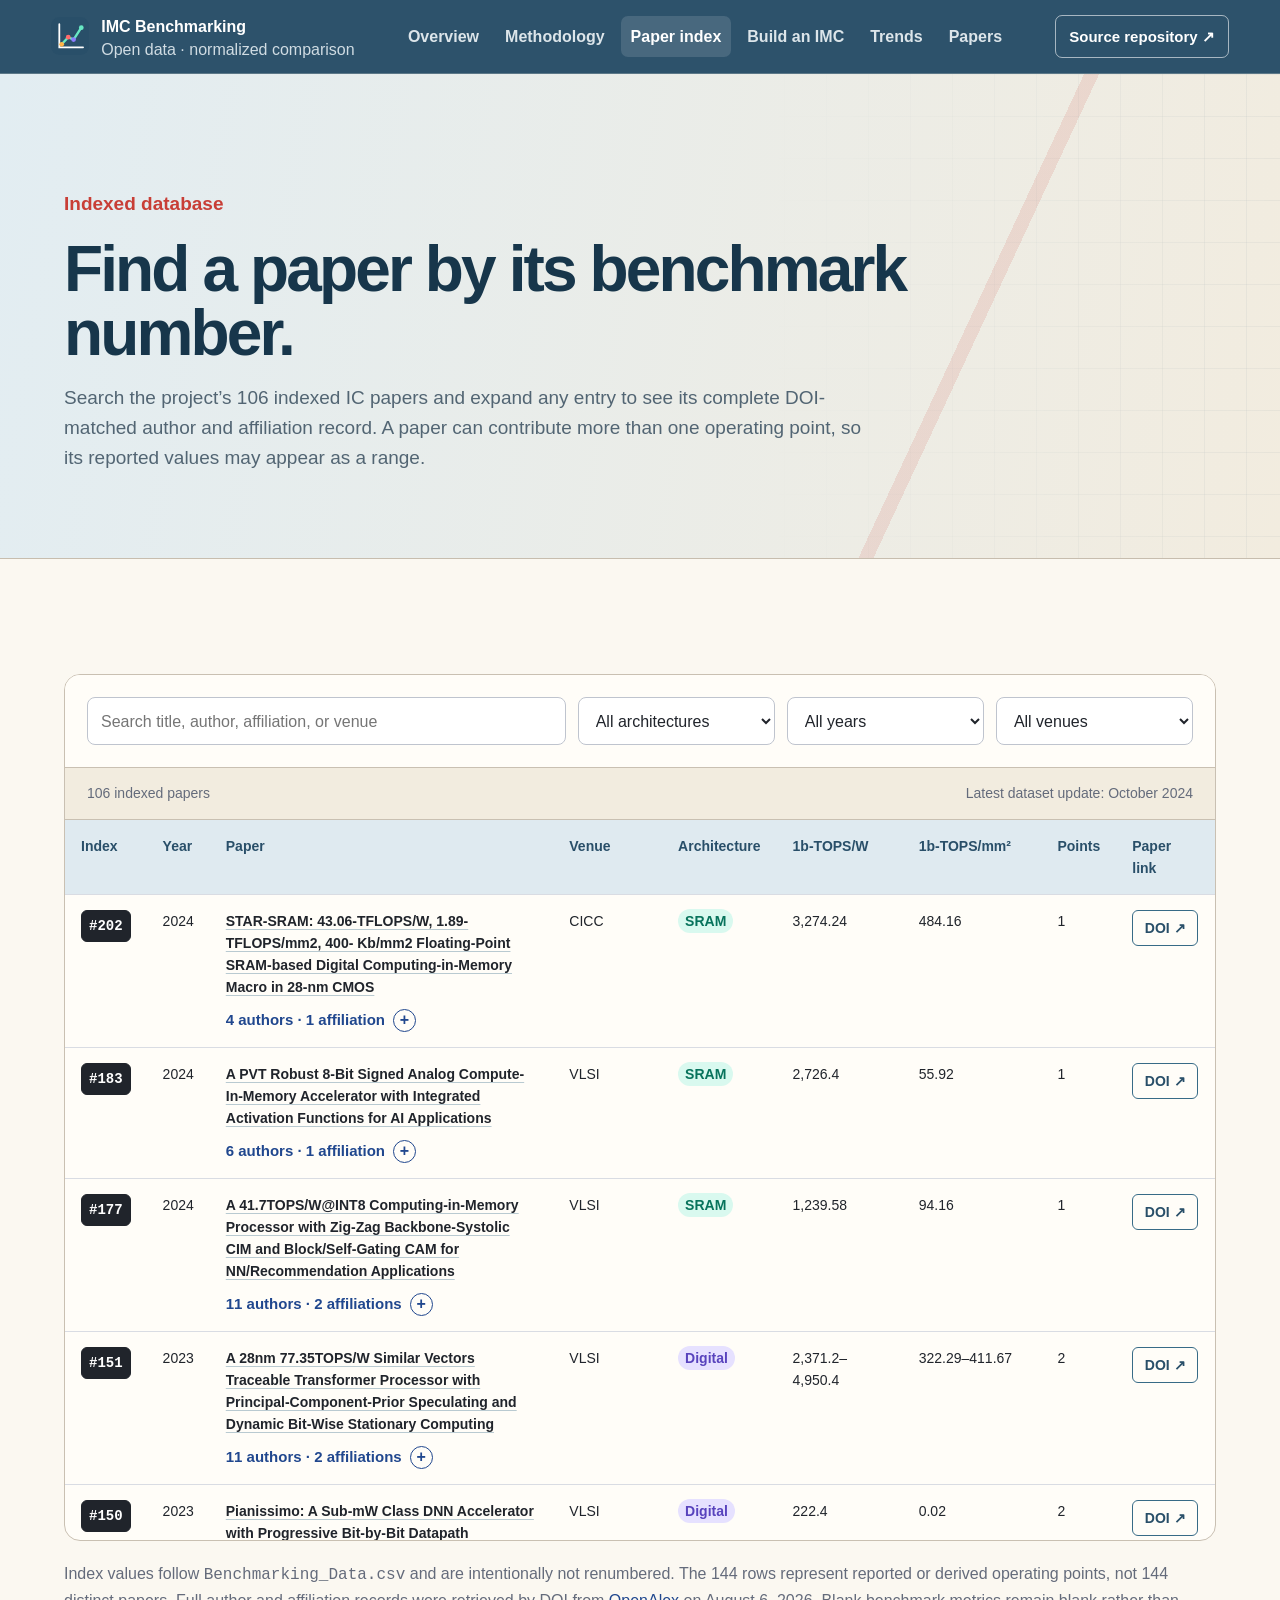
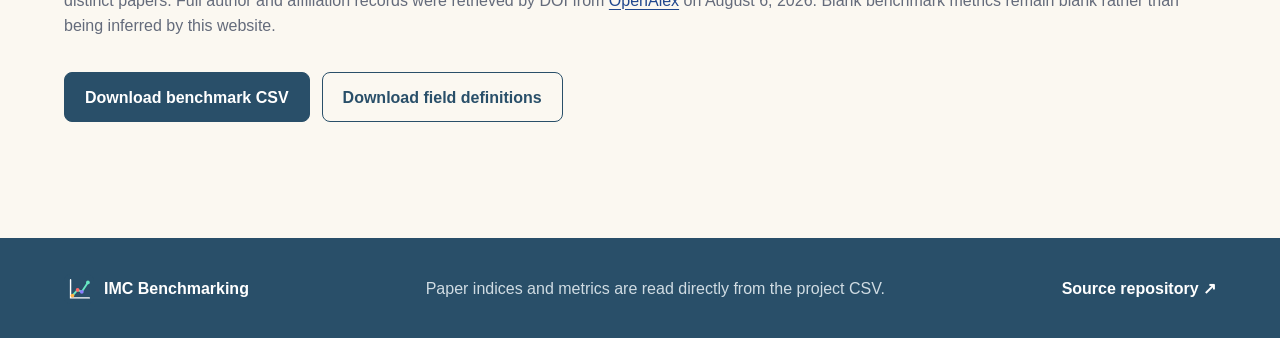
==== commit c6b32a98: "Add complete paper author metadata" ====
--- a/website/explorer.html
+++ b/website/explorer.html
@@ -3,7 +3,7 @@
 <head>
   <meta charset="utf-8" /><meta name="viewport" content="width=device-width, initial-scale=1" />
   <meta name="description" content="Search the indexed papers in the UIUC in-memory computing benchmarking database by number, architecture, year, venue, title, or author." />
-  <link rel="icon" href="favicon.svg" type="image/svg+xml" /><link rel="stylesheet" href="styles.css" /><script src="data/benchmark-data.js" defer></script><script src="data/paper-links.js" defer></script><script src="app.js" defer></script>
+  <link rel="icon" href="favicon.svg" type="image/svg+xml" /><link rel="stylesheet" href="styles.css" /><script src="data/benchmark-data.js" defer></script><script src="data/paper-links.js" defer></script><script src="data/paper-metadata.js" defer></script><script src="app.js" defer></script>
   <title>Paper Index · IMC Benchmarking</title>
 </head>
 <body class="themed-page">
@@ -15,11 +15,11 @@
     <a class="header-repo" href="https://github.com/UIUC-IMC/UIUC-IMC-Benchmarking">Source repository ↗</a>
   </header>
   <main id="main">
-    <section class="page-hero"><p class="section-label">Indexed database</p><h1>Find a paper by its benchmark number.</h1><p>Search the project’s 106 indexed IC papers and follow each title to its DOI record. A paper can contribute more than one operating point, so its reported values may appear as a range.</p></section>
+    <section class="page-hero"><p class="section-label">Indexed database</p><h1>Find a paper by its benchmark number.</h1><p>Search the project’s 106 indexed IC papers and expand any entry to see its complete DOI-matched author and affiliation record. A paper can contribute more than one operating point, so its reported values may appear as a range.</p></section>
     <section class="section">
       <div class="explorer-shell">
         <div class="explorer-controls">
-          <input id="paper-search" type="search" placeholder="Search index, title, author, or venue" aria-label="Search papers" />
+          <input id="paper-search" type="search" placeholder="Search title, author, affiliation, or venue" aria-label="Search papers" />
           <select id="architecture-filter" aria-label="Filter by architecture"><option value="">All architectures</option><option value="SRAM">SRAM</option><option value="eNVM">eNVM</option><option value="eDRAM">eDRAM</option><option value="eFlash">eFlash</option><option value="Digital">Digital</option></select>
           <select id="year-filter" aria-label="Filter by year"><option value="">All years</option></select>
           <select id="venue-filter" aria-label="Filter by venue"><option value="">All venues</option></select>
@@ -32,7 +32,7 @@
           </table>
         </div>
       </div>
-      <p class="data-note">Index values follow <code>Benchmarking_Data.csv</code> and are intentionally not renumbered. The 144 rows represent reported or derived operating points, not 144 distinct papers. Paper links were resolved by title against DOI metadata; blank benchmark metrics remain blank rather than being inferred by this website.</p>
+      <p class="data-note">Index values follow <code>Benchmarking_Data.csv</code> and are intentionally not renumbered. The 144 rows represent reported or derived operating points, not 144 distinct papers. Full author and affiliation records were retrieved by DOI from <a href="https://openalex.org" target="_blank" rel="noopener">OpenAlex</a> on August 6, 2026. Blank benchmark metrics remain blank rather than being inferred by this website.</p>
       <div class="actions"><a class="button button-dark" href="data/Benchmarking_Data.csv" download>Download benchmark CSV</a><a class="button" href="data/column_index.csv" download>Download field definitions</a></div>
     </section>
   </main>
--- a/website/styles.css
+++ b/website/styles.css
@@ -21,6 +21,7 @@
   --violet: var(--blue);
   --sans: Arial, Helvetica, sans-serif;
   --mono: "SFMono-Regular", Consolas, "Liberation Mono", monospace;
+  --section-label-size: clamp(20px, 1.45vw, 22px);
 }
 
 * { box-sizing: border-box; }
@@ -71,9 +72,9 @@
 .brand img { width: 38px; height: 38px; }
 .brand span { display: flex; flex-direction: column; }
 .brand strong { font-size: 16px; letter-spacing: 0; }
-.brand small { color: var(--muted); font-size: 14px; line-height: 1.2; }
+.brand small { color: var(--muted); font-size: 16px; line-height: 1.2; }
 .site-nav { display: flex; align-items: center; justify-content: center; gap: 6px; margin: 0 auto; }
-.site-nav a { padding: 8px 10px; border-radius: 7px; color: #525965; font-size: 15px; font-weight: 700; }
+.site-nav a { padding: 8px 10px; border-radius: 7px; color: #525965; font-size: 16px; font-weight: 700; }
 .site-nav a:hover, .site-nav a[aria-current="page"] { background: var(--blue-light); color: var(--blue-dark); }
 .header-repo { padding: 9px 13px; border: 1px solid var(--ink); border-radius: 7px; font-size: 15px; font-weight: 700; white-space: nowrap; }
 .header-repo:hover { border-color: var(--blue); background: var(--blue); color: #fff; }
@@ -105,7 +106,7 @@
   margin: 0 0 18px;
   color: var(--blue-dark);
   font-family: var(--sans);
-  font-size: 18px;
+  font-size: var(--section-label-size);
   font-weight: 700;
   letter-spacing: 0;
 }
@@ -246,7 +247,7 @@
 .paper-link { min-width: 66px; padding: 6px 10px; display: inline-flex; align-items: center; justify-content: center; border: 1px solid var(--blue); border-radius: 6px; color: var(--blue-dark); font-size: 14px; font-weight: 700; white-space: nowrap; }
 .paper-link:hover { background: var(--blue); color: #fff; }
 .explorer-empty { padding: 48px; color: var(--muted); text-align: center; }
-.data-note { margin-top: 20px; color: var(--muted); font-size: 14px; }
+.data-note { margin-top: 20px; color: var(--muted); font-size: 16px; }
 
 .trend-lead { display: grid; grid-template-columns: minmax(0,.68fr) minmax(480px,1.32fr); gap: clamp(36px,6vw,90px); align-items: center; }
 .trend-lead h2 { margin: 0 0 20px; font-size: clamp(38px,4.4vw,64px); line-height: 1; letter-spacing: -.04em; }
@@ -262,6 +263,21 @@
 .paper-venue { display: block; margin-top: 7px; color: var(--mint-dark); font-size: 14px; font-weight: 800; }
 .paper-card h2 { margin: 0 0 10px; font-size: clamp(26px,3vw,39px); line-height: 1.08; letter-spacing: -.025em; }
 .paper-meta { color: var(--muted); font-size: 14px; }
+.paper-people-toggle { margin-top: 10px; padding: 0; display: block; border: 0; background: transparent; color: var(--blue-dark); font-size: 15px; font-weight: 750; text-align: left; cursor: pointer; }
+.paper-people-toggle::after { content: "+"; width: 21px; height: 21px; margin-left: 8px; display: inline-grid; place-items: center; border: 1px solid currentColor; border-radius: 50%; font-size: 16px; line-height: 1; }
+.paper-people-toggle[aria-expanded="true"]::after { content: "−"; }
+.paper-people-toggle:hover { color: var(--blue); }
+.paper-people-row[hidden] { display: none; }
+.paper-people-row > td { padding: 0; background: #edf4f8; }
+.paper-people-panel { width: 100%; padding: 24px; border-top: 1px solid #c7d7e0; border-left: 6px solid var(--blue); }
+.paper-people-head { display: flex; align-items: baseline; justify-content: space-between; gap: 20px; }
+.paper-people-head strong { color: var(--ink); font-size: 18px; }
+.paper-people-head span { color: var(--muted); font-size: 14px; }
+.paper-people-head a, .data-note a { color: var(--blue-dark); text-decoration: underline; text-underline-offset: 3px; }
+.paper-people-list { width: 100%; margin: 20px 0 0; padding: 0; display: grid; grid-template-columns: repeat(3,minmax(0,1fr)); gap: 12px; }
+.paper-person { min-width: 0; padding: 16px; border: 1px solid #ccd9e1; border-radius: 7px; background: #fff; }
+.paper-person dt { color: var(--ink); font-size: 15px; font-weight: 750; }
+.paper-person dd { margin: 7px 0 0; color: var(--muted); font-size: 14px; line-height: 1.48; overflow-wrap: anywhere; }
 .paper-abstract { margin: 18px 0 22px; color: #454b58; }
 .citation-box { margin-top: 20px; padding: 16px; border-left: 4px solid var(--green); background: var(--green-light); font-family: var(--mono); font-size: 14px; overflow-wrap: anywhere; }
 
@@ -282,8 +298,8 @@
 
 .lab-shell {
   display: grid;
-  grid-template-columns: minmax(300px, .72fr) minmax(560px, 1.28fr);
-  gap: 28px;
+  grid-template-columns: minmax(0, 1fr);
+  gap: 24px;
   align-items: start;
   min-width: 0;
 }
@@ -293,10 +309,21 @@
   border-radius: 14px;
   background: #fff;
 }
-.lab-controls { padding: 28px; }
+.lab-controls { padding: clamp(24px, 3vw, 38px); }
 .lab-controls h2, .lab-visual h2 { margin: 0 0 8px; font-size: 28px; line-height: 1.2; }
-.control-intro { margin-bottom: 26px; color: var(--muted); font-size: 15px; }
+.lab-controls-head { display: flex; align-items: end; justify-content: space-between; gap: 28px; margin-bottom: 28px; }
+.lab-controls-head .section-label { margin-bottom: 7px; }
+.control-intro { max-width: 720px; margin: 0; color: var(--muted); font-size: 15px; }
+.control-live-note { flex: 0 0 auto; margin: 0 0 4px; display: inline-flex; align-items: center; gap: 8px; color: var(--muted); font-size: 13px; font-weight: 700; }
+.control-live-note span { width: 8px; height: 8px; border-radius: 50%; background: var(--green); box-shadow: 0 0 0 4px rgba(33,138,91,.12); }
+.lab-control-sections { display: grid; gap: 18px; }
+.control-section { min-width: 0; margin: 0; padding: 22px 24px 25px; border: 1px solid var(--line); border-radius: 11px; background: #fff; }
+.control-section legend { padding: 0 9px 0 0; color: var(--ink); font-size: 17px; font-weight: 800; }
+.control-section legend span, .model-section-head > p span { margin-right: 8px; color: var(--blue-dark); font-size: 12px; letter-spacing: .08em; }
+.performance-section { background: #f7fafb; }
 .control-grid { display: grid; grid-template-columns: 1fr 1fr; gap: 18px 14px; }
+.control-grid-wide { grid-template-columns: repeat(4, minmax(0, 1fr)); gap: 22px 18px; }
+.performance-grid { grid-template-columns: repeat(3, minmax(0, 1fr)); gap: 20px 24px; }
 .control-group { min-width: 0; }
 .control-group.full { grid-column: 1 / -1; }
 .control-group label, .control-heading { display: flex; align-items: baseline; justify-content: space-between; gap: 12px; margin-bottom: 7px; color: #3f454f; font-size: 15px; font-weight: 700; }
@@ -307,24 +334,37 @@
 .checkbox-line input { width: 20px; height: 20px; accent-color: var(--blue); }
 .checkbox-line label { margin: 0; display: inline; font-weight: 700; }
 .control-help { margin: 6px 0 0; color: var(--muted); font-size: 14px; line-height: 1.45; }
-.model-controls { min-width: 0; margin: 4px 0 0; padding: 18px; border: 1px solid #d7dbe2; border-radius: 8px; background: #f8fafc; }
+.inline-citation { display: inline; color: var(--blue-dark); font-weight: 750; white-space: nowrap; }
+.model-section { min-width: 0; padding: 24px; border: 1px solid var(--line); border-radius: 11px; background: #f7fafb; }
+.model-section-head { display: flex; align-items: start; gap: 10px; margin-bottom: 18px; }
+.model-section-head > p { margin: 2px 0 0; }
+.model-section-head h3 { margin: 0 0 3px; font-size: 19px; }
+.model-section-head div p { margin: 0; color: var(--muted); font-size: 14px; }
+.model-controls { min-width: 0; margin: 0 0 16px; padding: 22px; border: 1px solid #d7dbe2; border-radius: 9px; background: #fff; }
 .model-controls[hidden] { display: none; }
 .model-controls legend { padding: 0 8px; color: var(--ink); font-size: 16px; font-weight: 700; }
-.model-controls .control-grid { gap: 16px 14px; }
+.model-controls .control-grid { grid-template-columns: repeat(3, minmax(0, 1fr)); gap: 18px 20px; }
+.model-controls .control-group.full { grid-column: auto; }
+.input-with-unit { display: grid; grid-template-columns: minmax(0, 1fr) auto; align-items: center; gap: 8px; }
+.input-with-unit span { color: var(--muted); font-weight: 700; }
+.asim-controls { border-left: 4px solid var(--green); }
+.manual-evidence { border-top: 1px solid var(--line); padding-top: 16px; }
+.manual-evidence summary { cursor: pointer; color: var(--blue-dark); font-size: 14px; font-weight: 800; }
+.manual-evidence[open] summary { margin-bottom: 18px; }
 .evidence-status { margin-top: 22px; padding: 18px 20px; border: 1px solid #cfd5df; border-left-width: 5px; border-radius: 8px; background: #f8fafc; }
 .evidence-status strong { display: block; margin-bottom: 4px; color: var(--ink); font-size: 18px; }
 .evidence-status p, .evidence-status small { margin: 0; color: var(--muted); font-size: 14px; line-height: 1.5; }
 .evidence-status small { display: block; margin-top: 7px; }
 .evidence-status.supported { border-left-color: var(--green); background: var(--green-light); }
 .evidence-status.caution { border-left-color: var(--red); background: var(--red-light); }
-.lab-visual { padding: 28px; }
+.lab-visual { padding: clamp(24px, 3vw, 36px); }
 .lab-visual-head { display: flex; align-items: start; justify-content: space-between; gap: 20px; margin-bottom: 18px; }
 .lab-visual-head p { margin: 0; max-width: 560px; color: var(--muted); font-size: 15px; }
 .lab-legend { display: flex; flex-wrap: wrap; gap: 14px; margin: 0 0 12px; color: var(--muted); font-size: 14px; }
 .lab-legend span { display: inline-flex; align-items: center; gap: 7px; }
 .lab-legend i { width: 10px; height: 10px; display: inline-block; border-radius: 50%; background: var(--legend-color); }
 .lab-legend .candidate-key i { width: 12px; height: 12px; border: 2px solid var(--ink); border-radius: 2px; transform: rotate(45deg); background: #fff; }
-.lab-chart-wrap { width: 100%; min-height: 510px; overflow: hidden; }
+.lab-chart-wrap { width: min(100%, 1120px); min-height: 510px; margin: 0 auto; overflow: hidden; }
 .lab-chart { width: 100%; height: auto; display: block; }
 .lab-chart text { fill: #4d535e; font-family: Arial, Helvetica, sans-serif; font-size: 14px; }
 .lab-chart .axis-title { fill: var(--ink); font-size: 16px; font-weight: 700; }
@@ -333,11 +373,14 @@
 .lab-chart .reported-point { opacity: .48; }
 .lab-chart .candidate-point { stroke: var(--ink); stroke-width: 2.5; }
 .lab-chart .candidate-label { fill: var(--ink); font-size: 15px; font-weight: 700; paint-order: stroke; stroke: #fff; stroke-width: 5px; }
-.lab-results { min-width: 0; grid-column: 1 / -1; display: grid; grid-template-columns: repeat(2, 1fr); gap: 18px; }
-.lab-result { padding: 26px; }
+.lab-results { min-width: 0; display: grid; grid-template-columns: repeat(3, minmax(0, 1fr)); gap: 18px; }
+.lab-result { padding: 26px; display: flex; flex-direction: column; }
 .lab-result h3 { margin: 0 0 14px; font-size: 22px; }
 .lab-result strong.result-lead { display: block; margin-bottom: 8px; color: var(--blue-dark); font-size: 24px; line-height: 1.2; }
 .lab-result p { margin-bottom: 0; color: var(--muted); font-size: 15px; }
+.lab-result .metric-citation { margin: auto 0 0; padding-top: 18px; display: flex; flex-wrap: wrap; align-items: center; gap: 7px 10px; color: var(--muted); font-size: 12px; line-height: 1.4; }
+.metric-citation span { padding: 4px 7px; border-radius: 4px; background: var(--blue-light); color: var(--blue-dark); font-size: 10px; font-weight: 850; letter-spacing: .08em; text-transform: uppercase; }
+.metric-citation a { color: var(--blue-dark); font-weight: 750; text-decoration: underline; text-decoration-color: rgba(31,87,125,.25); text-underline-offset: 3px; }
 .result-list.compact { margin-top: 18px; }
 .result-list.compact li { align-items: start; }
 .result-list.compact strong { max-width: 58%; text-align: right; }
@@ -351,16 +394,34 @@
 .accuracy-scale::after { content: "40 dB"; left: 80%; transform: translateX(-50%); }
 .accuracy-marker { position: absolute; top: -5px; width: 4px; height: 28px; border-radius: 2px; background: var(--ink); transform: translateX(-50%); }
 .accuracy-marker[hidden] { display: none; }
+.asim-result { margin-top: 18px; }
+.asim-result[hidden] { display: none; }
+.asim-config { margin-top: 18px; border-top: 1px solid #d7dbe2; padding-top: 14px; }
+.asim-config summary { cursor: pointer; color: var(--blue-dark); font-size: 14px; font-weight: 700; }
+.asim-config pre { max-height: 260px; overflow: auto; margin: 12px 0 0; padding: 14px; border-radius: 6px; background: #172733; color: #eef6f8; font: 12px/1.55 ui-monospace, SFMono-Regular, Menlo, Consolas, monospace; white-space: pre-wrap; }
 .neighbors-table { width: 100%; }
 .neighbors-table th, .neighbors-table td { padding: 10px 8px; font-size: 14px; }
 .neighbors-table td:nth-child(2) { max-width: 280px; }
+.lab-neighbors { grid-column: 1 / -1; }
+.lab-notes { grid-column: 1 / -1; border: 1px solid var(--line); border-radius: 10px; background: rgba(255,255,255,.72); }
+.lab-notes summary { cursor: pointer; padding: 16px 20px; color: var(--blue-dark); font-size: 14px; font-weight: 800; }
+.lab-notes[open] summary { border-bottom: 1px solid var(--line); }
+.lab-notes div { padding: 18px 20px; }
+.lab-notes p { max-width: 980px; margin: 0; color: var(--muted); font-size: 14px; line-height: 1.55; }
+.lab-notes p + p { margin-top: 8px; }
+.citation-list { margin: 18px 0; padding-left: 22px; }
+.citation-list li { padding: 10px 0 10px 5px; color: var(--muted); font-size: 14px; line-height: 1.55; }
+.citation-list li + li { border-top: 1px solid var(--line); }
+.citation-list strong { color: var(--ink); }
+.citation-list a, .citation-boundary a { color: var(--blue-dark); font-weight: 700; }
+.lab-notes .citation-boundary { padding: 13px 15px; border-left: 4px solid var(--red); border-radius: 5px; background: var(--red-light); }
 .lab-disclaimer { grid-column: 1 / -1; max-width: 900px; margin: 0; color: var(--muted); font-size: 14px; }
 
 footer { padding: 36px clamp(24px,5vw,72px); display: flex; align-items: center; justify-content: space-between; gap: 28px; border-top: 1px solid var(--line); background: #fff; color: var(--ink); }
-.footer-brand { display: flex; align-items: center; gap: 10px; font-size: 14px; }
+.footer-brand { display: flex; align-items: center; gap: 10px; font-size: 16px; }
 .footer-brand img { width: 30px; height: 30px; }
-footer p { margin: 0; color: var(--muted); font-size: 14px; }
-footer > a:last-child { color: var(--blue-dark); font-size: 14px; font-weight: 700; }
+footer p { margin: 0; color: var(--muted); font-size: 16px; }
+footer > a:last-child { color: var(--blue-dark); font-size: 16px; font-weight: 700; }
 
 @media (max-width: 1120px) {
   .site-header { gap: 16px; }
@@ -371,6 +432,7 @@
   .benchmark-stage { max-width: 800px; width: 100%; }
   .story-grid, .trend-lead { grid-template-columns: 1fr; }
   .lab-shell { grid-template-columns: 1fr; }
+  .control-grid-wide { grid-template-columns: repeat(3, minmax(0, 1fr)); }
 }
 
 @media (max-width: 980px) {
@@ -384,8 +446,10 @@
   .pipeline article + article { border-left: 1px solid var(--line); }
   .pipeline article::after { display: none; }
   .explorer-controls { grid-template-columns: 1fr 1fr; }
+  .paper-people-list { grid-template-columns: repeat(2,minmax(0,1fr)); }
   .paper-card { grid-template-columns: 1fr; gap: 14px; }
-  .lab-results { grid-template-columns: 1fr; }
+  .control-grid-wide, .performance-grid, .model-controls .control-grid { grid-template-columns: repeat(2, minmax(0, 1fr)); }
+  .lab-results { grid-template-columns: repeat(2, minmax(0, 1fr)); }
   .year-coverage { grid-template-columns: repeat(4, 1fr); }
   .year-coverage article { border-bottom: 1px solid var(--line); }
   .year-coverage article:nth-child(4n) { border-right: 0; }
@@ -400,11 +464,17 @@
   .benchmark-stage { min-height: 500px; padding: 18px; }
   .plot-demo { height: 310px; }
   .stat-band, .card-grid, .pipeline, .trend-gallery, .explorer-controls { grid-template-columns: 1fr; }
+  .paper-people-head { align-items: flex-start; flex-direction: column; gap: 5px; }
+  .paper-people-list { grid-template-columns: 1fr; }
   .stat-band article { border-right: 0; border-bottom: 1px solid var(--line); }
   .section, .page-hero { padding-inline: 20px; }
   .paper-card { padding: 24px; }
-  .control-grid { grid-template-columns: 1fr; }
+  .lab-controls-head { align-items: start; flex-direction: column; gap: 12px; }
+  .control-live-note { margin-left: 2px; }
+  .control-grid, .control-grid-wide, .performance-grid, .model-controls .control-grid { grid-template-columns: 1fr; }
   .control-group.full { grid-column: auto; }
+  .control-section, .model-section { padding: 18px; }
+  .lab-results { grid-template-columns: 1fr; }
   .lab-controls, .lab-visual, .lab-result { padding: 22px; }
   .lab-chart-wrap { min-height: 360px; }
   .year-coverage { grid-template-columns: repeat(2, 1fr); }
@@ -425,8 +495,8 @@
   --home-paper: #fbf8f1;
   --home-red: #c83e36;
   --home-red-bright: #e35a4f;
-  --home-gold: #c7a14b;
-  --home-ice: #90bdd3;
+  --home-gold: #f0c33c;
+  --home-ice: #68c9ed;
   background: var(--home-paper);
 }
 .home-page .site-header {
@@ -434,8 +504,8 @@
   background: rgba(41,79,105,.98);
   color: var(--home-ivory);
 }
-.home-page .brand small { color: #9db0c0; }
-.home-page .site-nav a { color: #bac7d1; }
+.home-page .brand small { color: #d8eef7; }
+.home-page .site-nav a { color: #d8eef7; }
 .home-page .site-nav a:hover,
 .home-page .site-nav a[aria-current="page"] { background: rgba(144,189,211,.13); color: var(--home-ivory); }
 .home-page .header-repo { border-color: rgba(242,236,223,.48); }
@@ -489,7 +559,7 @@
   border-bottom: 1px solid rgba(242,236,223,.28);
   color: var(--home-ice);
   font-family: var(--sans);
-  font-size: 14px;
+  font-size: clamp(17px, 1.25vw, 19px);
   font-weight: 700;
   letter-spacing: 0;
 }
@@ -503,8 +573,8 @@
   letter-spacing: -.055em;
 }
 .home-hero h1 em { color: var(--home-red-bright); font-style: normal; font-weight: 700; }
-.home-hero-summary { max-width: 730px; color: #c5d0d8; font-size: clamp(19px, 1.6vw, 23px); line-height: 1.55; }
-.home-page .hero-authors { color: #8fa3b2; font-size: 14px; font-weight: 600; }
+.home-hero-summary { max-width: 730px; color: #d8eef7; font-size: clamp(19px, 1.6vw, 23px); line-height: 1.55; }
+.home-page .hero-authors { color: #bfe1ef; font-size: 16px; font-weight: 600; }
 .home-button-primary { border-color: var(--home-red); border-radius: 0; background: var(--home-red); color: #fff; }
 .home-button-primary:hover { border-color: var(--home-red-bright); background: var(--home-red-bright); }
 .home-button-ghost { border-color: rgba(242,236,223,.55); border-radius: 0; color: var(--home-ivory); }
@@ -521,7 +591,7 @@
   display: flex;
   justify-content: space-between;
   gap: 18px;
-  color: #9fb1bf;
+  color: #cceaf5;
   font-family: var(--sans);
   font-size: 16px;
   font-weight: 700;
@@ -575,7 +645,7 @@
 .framework-structure span:nth-child(3) { left: 49%; }
 .framework-structure span:nth-child(4) { left: 66%; }
 .framework-structure span:nth-child(5) { left: 83%; }
-.formation-label { position: absolute; z-index: 5; color: #d7e2e8; font-size: 14px; font-weight: 800; letter-spacing: .06em; }
+.formation-label { position: absolute; z-index: 5; color: #e7f7fc; font-size: 14px; font-weight: 800; letter-spacing: .06em; }
 .framework-label { top: 17px; left: 50%; transform: translateX(-50%); }
 .framework-line {
   position: absolute;
@@ -589,14 +659,17 @@
   transform: translateX(-50%);
 }
 .framework-card {
+  --framework-accent: var(--home-ice);
+  --framework-surface: #e1f6ff;
+  --framework-ink: var(--home-navy);
   position: relative;
   min-width: 0;
   padding: 25px 9px 9px;
-  border-top: 3px solid var(--home-ice);
-  background: rgba(242,236,223,.94);
-  color: var(--home-navy);
+  border-top: 6px solid var(--framework-accent);
+  background: var(--framework-surface);
+  color: var(--framework-ink);
   text-align: center;
-  box-shadow: 0 8px 18px rgba(0,0,0,.17);
+  box-shadow: 0 8px 18px rgba(0,0,0,.17), inset 0 0 0 1px rgba(255,255,255,.34);
 }
 .framework-card::before {
   content: "";
@@ -606,29 +679,47 @@
   width: 12px;
   height: 12px;
   border-radius: 50%;
-  background: var(--home-navy);
+  background: var(--framework-accent);
   transform: translateX(-50%);
-  box-shadow: -8px 9px 0 -3px var(--home-navy), 8px 9px 0 -3px var(--home-navy);
-}
-.framework-center { border-top-color: var(--home-red-bright); transform: translateY(-8px); }
-.framework-card strong { display: block; font-size: 17px; line-height: 1.25; }
-.framework-card span { display: block; color: #66717a; font-size: 14px; }
+  box-shadow: -8px 9px 0 -3px var(--framework-accent), 8px 9px 0 -3px var(--framework-accent);
+}
+.framework-card:nth-child(1) { --framework-accent: #f3c63e; --framework-surface: #fff2ad; --framework-ink: #624b00; }
+.framework-card:nth-child(2) { --framework-accent: var(--home-red); --framework-surface: #f3dfdc; --framework-ink: #79322e; }
+.framework-card:nth-child(3) { --framework-accent: #62c7ef; --framework-surface: #ddf4ff; --framework-ink: var(--home-navy); }
+.framework-center { transform: translateY(-8px); }
+.framework-card strong { display: block; color: var(--framework-ink); font-size: 17px; line-height: 1.25; }
+.framework-card span { display: block; color: var(--framework-ink); font-size: 14px; opacity: .78; }
 .coordinate-deck {
   position: absolute;
   z-index: 2;
-  top: 160px;
+  top: 145px;
   left: 50%;
-  width: 238px;
-  height: 168px;
-  border-right: 2px solid rgba(242,236,223,.3);
-  border-left: 2px solid rgba(242,236,223,.3);
-  background: linear-gradient(90deg, transparent 0 12%, rgba(242,236,223,.08) 12% 14%, transparent 14% 86%, rgba(242,236,223,.08) 86% 88%, transparent 88%);
+  width: 254px;
+  height: 238px;
+  border-right: 6px solid rgba(224,194,137,.78);
+  border-left: 6px solid rgba(224,194,137,.78);
+  border-radius: 2px;
+  background:
+    linear-gradient(62deg, transparent 0 48%, rgba(224,194,137,.4) 48.5% 50.5%, transparent 51% 100%),
+    linear-gradient(-62deg, transparent 0 48%, rgba(224,194,137,.4) 48.5% 50.5%, transparent 51% 100%),
+    linear-gradient(90deg, transparent 0 30%, rgba(242,236,223,.14) 30% 32%, transparent 32% 68%, rgba(242,236,223,.14) 68% 70%, transparent 70%),
+    linear-gradient(180deg, rgba(55,107,135,.4), rgba(25,59,81,.52));
   transform: translateX(-50%);
+  filter: drop-shadow(0 14px 12px rgba(0,0,0,.18));
 }
 .coordinate-deck::before,
-.coordinate-deck::after { content: ""; position: absolute; left: 50%; width: 290px; height: 10px; border: 1px solid rgba(242,236,223,.34); background: rgba(25,59,81,.85); transform: translateX(-50%); }
-.coordinate-deck::before { top: 18px; }
-.coordinate-deck::after { bottom: 0; width: 340px; }
+.coordinate-deck::after {
+  content: "";
+  position: absolute;
+  left: 50%;
+  border: 2px solid rgba(213,178,112,.8);
+  border-radius: 3px;
+  background: linear-gradient(180deg, #76614d, #514238);
+  transform: translateX(-50%);
+  box-shadow: 0 5px 0 rgba(2,44,68,.45), 0 9px 18px rgba(0,0,0,.14);
+}
+.coordinate-deck::before { top: 14px; width: 330px; height: 20px; border-top-width: 4px; }
+.coordinate-deck::after { bottom: 0; width: 372px; height: 25px; border-top-width: 5px; }
 .convergence-route {
   position: absolute;
   z-index: 1;
@@ -654,15 +745,15 @@
 }
 .field-node small { display: block; color: var(--home-gold); font-family: var(--sans); font-size: 16px; }
 .field-node strong { display: block; color: var(--home-ivory); font-size: 18px; line-height: 1.25; }
-.field-node span { color: #c3d1d9; font-size: 14px; }
+.field-node span { color: #d5edf6; font-size: 14px; }
 .node-architecture { bottom: 105px; left: 3%; }
-.node-metrics { bottom: 35px; left: 21%; border-top-color: var(--home-gold); }
-.node-precision { right: 21%; bottom: 35px; border-top-color: var(--home-gold); }
+.node-metrics { bottom: 35px; left: 27%; border-top-color: var(--home-gold); }
+.node-precision { right: 27%; bottom: 35px; border-top-color: var(--home-gold); }
 .node-accuracy { right: 3%; bottom: 105px; }
 .benchmark-core {
   position: absolute;
   z-index: 4;
-  top: 53%;
+  top: 51%;
   left: 50%;
   width: 158px;
   height: 158px;
@@ -677,7 +768,7 @@
   color: var(--home-navy);
   text-align: center;
   transform: translate(-50%, -50%);
-  box-shadow: 0 0 0 11px rgba(227,90,79,.12), 0 0 42px rgba(255,145,75,.42), 0 18px 50px rgba(0,0,0,.3);
+  box-shadow: 0 0 0 11px rgba(227,90,79,.12), 0 0 42px rgba(255,145,75,.34), 0 18px 50px rgba(0,0,0,.3);
 }
 .benchmark-core strong { color: #9d3128; font-family: var(--sans); font-size: 62px; line-height: .82; letter-spacing: -.055em; }
 .benchmark-core small { margin-top: 4px; color: #5d4c42; font-size: 11px; font-weight: 800; letter-spacing: .04em; }
@@ -700,7 +791,7 @@
 
 .home-routes { background: var(--home-paper); }
 .home-section-heading { max-width: 980px; margin-bottom: 52px; }
-.home-page .section-label { color: var(--home-red); font-family: var(--sans); font-size: 18px; letter-spacing: 0; text-transform: none; }
+.home-page .section-label { color: var(--home-red); font-family: var(--sans); font-size: var(--section-label-size); letter-spacing: 0; text-transform: none; }
 .home-section-heading h2,
 .common-ground-copy h2,
 .home-manifesto h2 {
@@ -729,7 +820,7 @@
 .route-card:hover { transform: translateY(-6px); box-shadow: 0 22px 42px rgba(11,24,39,.1); }
 .route-red { --route-color: var(--home-red); }
 .route-blue { --route-color: #477d9c; }
-.route-gold { --route-color: #ad8530; }
+.route-gold { --route-color: #d6a91e; }
 .route-index { color: var(--route-color); font-family: var(--sans); font-size: 14px; font-weight: 700; letter-spacing: 0; }
 .route-card h3 { max-width: 320px; margin: 0 0 14px; font-family: var(--sans); font-size: 23px; line-height: 1.2; letter-spacing: 0; }
 .route-card p { max-width: 360px; margin: 0; color: #65615b; font-size: 16px; }
@@ -746,9 +837,12 @@
 .common-ground-copy > p:not(.section-label) { max-width: 650px; color: #5f5b54; }
 .method-list { margin: 38px 0 28px; padding: 0; list-style: none; border-top: 1px solid #bdb1a0; }
 .method-list li { padding: 17px 0; display: grid; grid-template-columns: 54px 1fr; gap: 12px; border-bottom: 1px solid #bdb1a0; }
-.method-list > li > span { color: var(--home-red); font-family: var(--sans); font-size: 14px; font-weight: 700; }
+.method-list > li > span { color: var(--home-red); font-family: var(--sans); font-size: 16px; font-weight: 700; }
+.method-list > li:nth-child(1) > span { color: #a77b00; }
+.method-list > li:nth-child(2) > span { color: var(--home-red); }
+.method-list > li:nth-child(3) > span { color: var(--home-navy); }
 .method-list strong { font-size: 17px; }
-.method-list p { margin: 3px 0 0; color: #666159; font-size: 14px; }
+.method-list p { margin: 3px 0 0; color: #666159; font-size: 16px; }
 .text-link { padding-bottom: 4px; border-bottom: 1px solid var(--home-red); color: var(--home-navy); font-size: 15px; font-weight: 800; }
 .text-link span { color: var(--home-red); }
 .home-benchmark-stage {
@@ -797,13 +891,13 @@
 .home-benchmark-stage .axis-tabs button[aria-pressed="true"] { border-color: var(--home-red); background: var(--home-red); color: #fff; box-shadow: inset 0 -4px 0 rgba(111,34,29,.22); }
 .home-benchmark-stage .plot-legend { color: #405b6d; font-weight: 700; }
 .home-benchmark-stage .plot-demo {
-  border-color: var(--home-ivory);
-  background-color: #315f7b;
-  background-image: linear-gradient(rgba(144,189,211,.12) 1px, transparent 1px), linear-gradient(90deg, rgba(144,189,211,.12) 1px, transparent 1px);
+  border-color: #7898a9;
+  background-color: #e4f1f6;
+  background-image: linear-gradient(rgba(41,79,105,.12) 1px, transparent 1px), linear-gradient(90deg, rgba(41,79,105,.12) 1px, transparent 1px);
 }
 .home-benchmark-stage .plot-axis-x,
-.home-benchmark-stage .plot-axis-y { color: #d3dde3; }
-.home-benchmark-stage .plot-point { box-shadow: 0 0 0 4px rgba(242,236,223,.09); }
+.home-benchmark-stage .plot-axis-y { color: #36566a; }
+.home-benchmark-stage .plot-point { box-shadow: 0 0 0 4px rgba(255,255,255,.62); }
 
 .home-manifesto {
   position: relative;
@@ -859,17 +953,17 @@
   .framework-card { padding: 24px 5px 7px; }
   .framework-card strong { font-size: 13px; }
   .framework-card span { display: none; }
-  .coordinate-deck { top: 155px; width: 170px; height: 190px; }
-  .coordinate-deck::before { width: 210px; }
-  .coordinate-deck::after { width: 250px; }
+  .coordinate-deck { top: 150px; width: 174px; height: 220px; border-right-width: 5px; border-left-width: 5px; }
+  .coordinate-deck::before { width: 222px; }
+  .coordinate-deck::after { width: 270px; }
   .convergence-route { top: 50%; height: 260px; }
   .field-node { min-width: 100px; padding: 9px 8px; }
   .field-node span { display: none; }
   .field-node small { font-size: 12px; }
   .field-node strong { font-size: 15px; }
   .node-architecture { bottom: 110px; left: 2%; }
-  .node-metrics { bottom: 38px; left: 10%; }
-  .node-precision { right: 10%; bottom: 38px; }
+  .node-metrics { bottom: 38px; left: 16%; }
+  .node-precision { right: 16%; bottom: 38px; }
   .node-accuracy { right: 2%; bottom: 110px; }
   .benchmark-core { top: 51%; width: 140px; height: 140px; padding: 14px; }
   .benchmark-core strong { font-size: 52px; }
@@ -895,7 +989,7 @@
   --theme-ivory: #f2ecdf;
   --theme-paper: #fbf8f1;
   --theme-red: #c83e36;
-  --theme-gold: #c7a14b;
+  --theme-gold: #f0c33c;
   background: var(--theme-paper);
 }
 .themed-page .site-header {
@@ -958,6 +1052,11 @@
   border-color: #c9c0b2;
   background: #fffdf8;
 }
+.themed-page .control-section,
+.themed-page .model-section,
+.themed-page .lab-notes { border-color: #c9c0b2; }
+.themed-page .performance-section,
+.themed-page .model-section { background: var(--theme-blue-pale); }
 .themed-page .card-number,
 .themed-page .pipeline strong,
 .themed-page .paper-venue,
@@ -967,7 +1066,7 @@
 .themed-page .citation-box { border-left-color: var(--theme-red); background: #fae9e5; }
 .themed-page .callout { border-color: #c9c0b2; background: var(--theme-ivory); }
 
-.themed-page th { background: #dfeaf0; color: #294f69; }
+.themed-page th { background: #dfeaf0; color: var(--theme-blue); }
 .themed-page .explorer-controls { border-bottom-color: #c9c0b2; background: #fffdf8; }
 .themed-page .explorer-summary { border-bottom-color: #c9c0b2; background: var(--theme-ivory); }
 .themed-page .paper-title-link:hover { color: var(--theme-blue-2); }
@@ -979,7 +1078,8 @@
 .themed-page .control-group input:focus { outline: 3px solid rgba(55,107,135,.22); border-color: var(--theme-blue-2); }
 .themed-page .control-group input[type="range"],
 .themed-page .checkbox-line input { accent-color: var(--theme-blue-2); }
-.themed-page .model-controls { border-color: #c9c0b2; background: var(--theme-blue-pale); }
+.themed-page .model-controls { border-color: #c9c0b2; background: #fffdf8; }
+.themed-page .asim-controls { border-left-color: var(--green); }
 .themed-page .lab-chart .grid-line { stroke: #d3dee4; }
 
 .themed-page .button-dark,
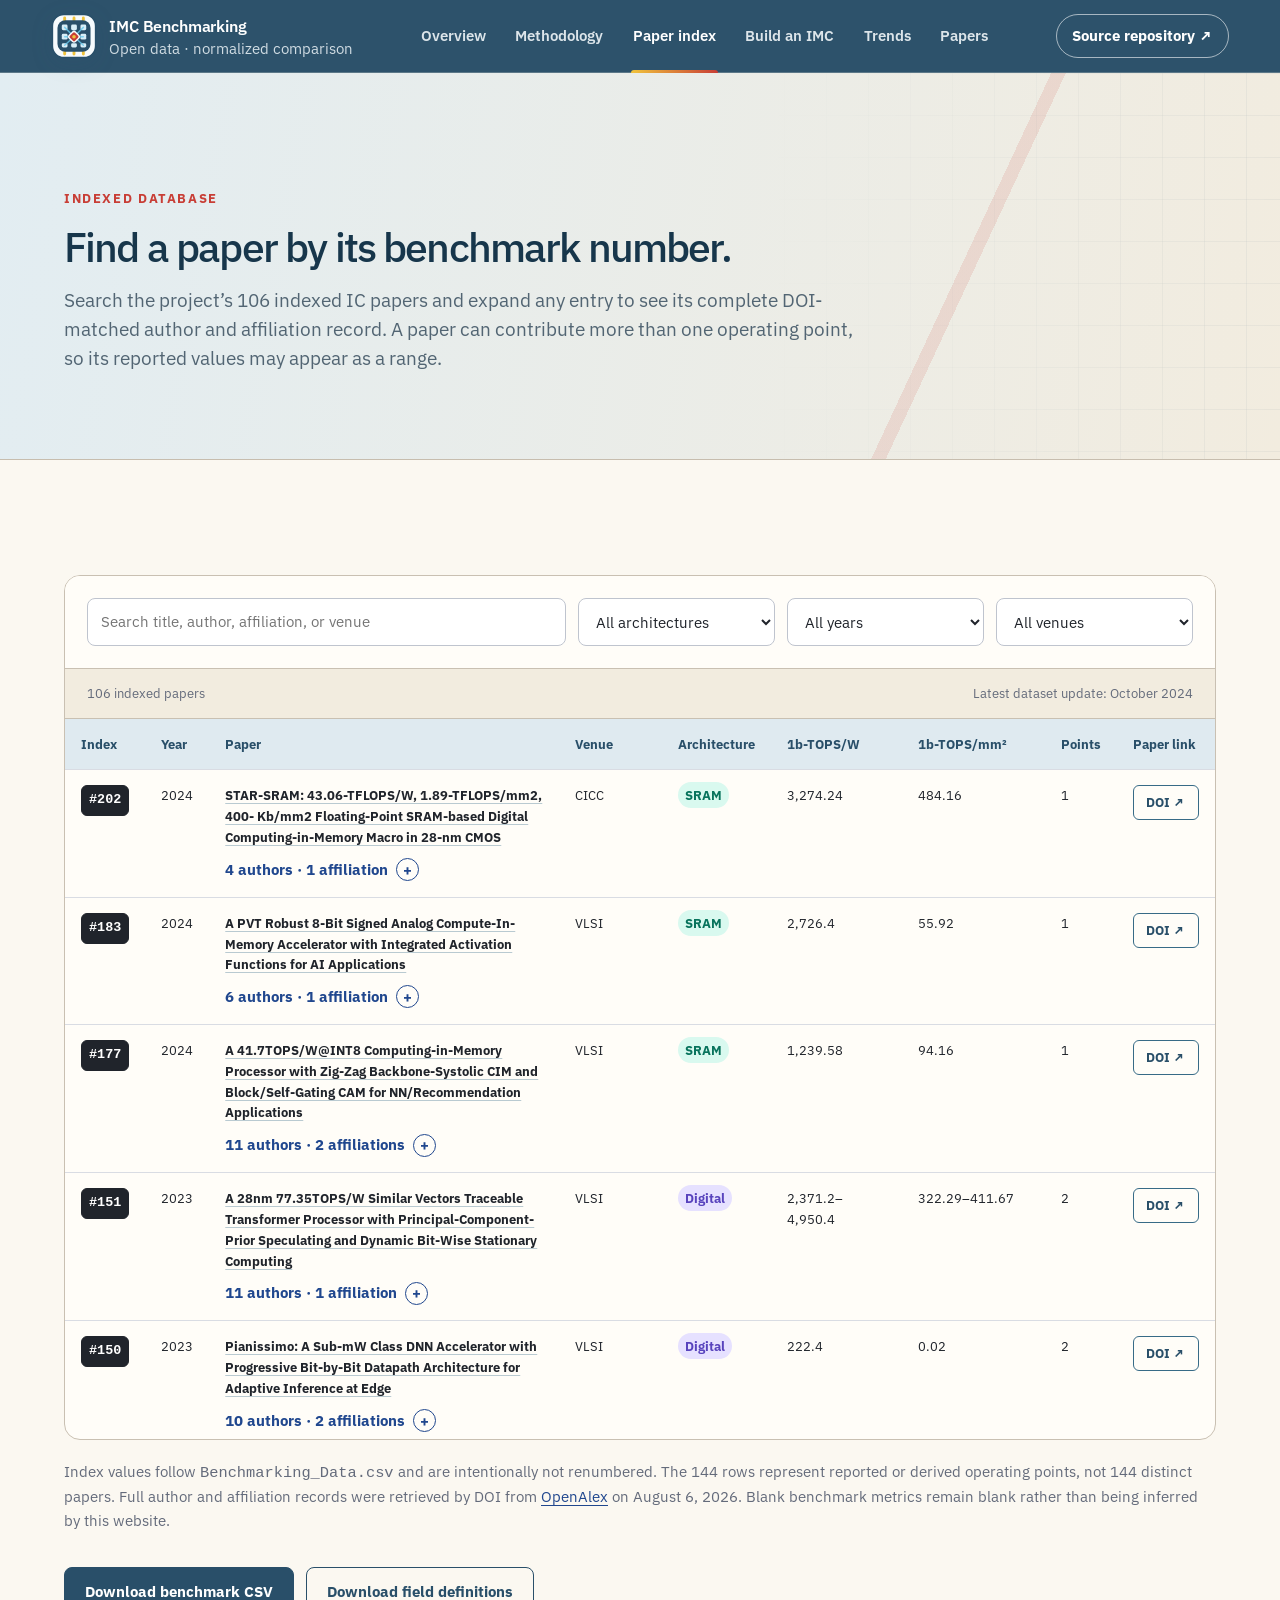
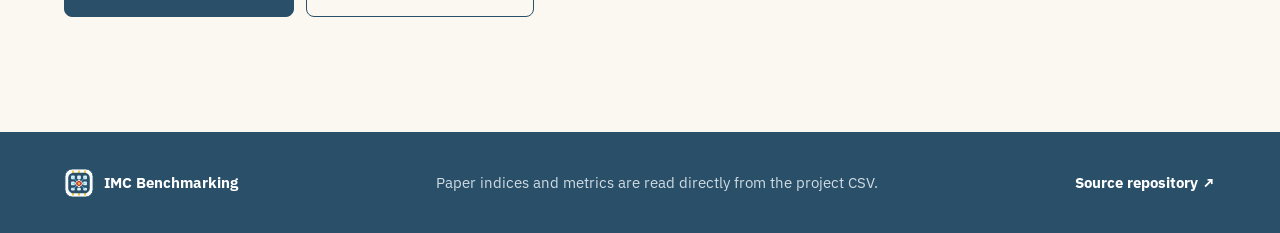
==== commit 63b326ea: "Add figure lightbox, linked plot points, and new favicon Trends figures open in a zoomable lightbox." ====
--- a/website/explorer.html
+++ b/website/explorer.html
@@ -3,7 +3,7 @@
 <head>
   <meta charset="utf-8" /><meta name="viewport" content="width=device-width, initial-scale=1" />
   <meta name="description" content="Search the indexed papers in the UIUC in-memory computing benchmarking database by number, architecture, year, venue, title, or author." />
-  <link rel="icon" href="favicon.svg" type="image/svg+xml" /><link rel="stylesheet" href="styles.css" /><script src="data/benchmark-data.js" defer></script><script src="data/paper-links.js" defer></script><script src="data/paper-metadata.js" defer></script><script src="app.js" defer></script>
+  <link rel="icon" href="favicon.svg?v=20260831-brand" type="image/svg+xml" /><link rel="stylesheet" href="styles.css?v=20260912-type" /><script src="data/benchmark-data.js" defer></script><script src="data/paper-links.js" defer></script><script src="data/paper-metadata.js" defer></script><script src="app.js" defer></script>
   <title>Paper Index · IMC Benchmarking</title>
 </head>
 <body class="themed-page">
--- a/website/styles.css
+++ b/website/styles.css
@@ -1,4 +1,15 @@
+@import url("https://fonts.googleapis.com/css2?family=IBM+Plex+Sans:ital,wght@0,400;0,500;0,600;0,700;1,400&display=swap");
+
 :root {
+  /* Type scale shared with the HOTSPOT project site */
+  --text-2xs: 0.74rem;
+  --text-xs: 0.84rem;
+  --text-sm: 0.96rem;
+  --text-base: 1rem;
+  --text-lg: 1.18rem;
+  --text-xl: 1.55rem;
+  --text-2xl: clamp(2.2rem, 3.2vw, 3.2rem);
+  --text-hero: clamp(2.6rem, 4.8vw, 4.3rem);
   --ink: #20242b;
   --ink-2: #30353d;
   --paper: #ffffff;
@@ -19,9 +30,9 @@
   --coral: var(--red);
   --amber: #d98a1c;
   --violet: var(--blue);
-  --sans: Arial, Helvetica, sans-serif;
+  --sans: "IBM Plex Sans", -apple-system, BlinkMacSystemFont, "Segoe UI", sans-serif;
   --mono: "SFMono-Regular", Consolas, "Liberation Mono", monospace;
-  --section-label-size: clamp(20px, 1.45vw, 22px);
+  --section-label-size: var(--text-xs);
 }
 
 * { box-sizing: border-box; }
@@ -31,8 +42,10 @@
   background: var(--paper);
   color: var(--ink);
   font-family: var(--sans);
-  font-size: 18px;
-  line-height: 1.58;
+  font-size: var(--text-base);
+  line-height: 1.55;
+  -webkit-font-smoothing: antialiased;
+  text-rendering: optimizeLegibility;
 }
 body.menu-open { overflow: hidden; }
 a { color: inherit; text-decoration: none; }
@@ -40,6 +53,7 @@
 img { display: block; max-width: 100%; }
 figure { margin: 0; }
 p { margin-top: 0; }
+h1, h2, h3 { font-weight: 500; }
 
 .skip-link {
   position: fixed;
@@ -50,7 +64,7 @@
   transform: translateY(-180%);
   background: var(--mint);
   color: var(--ink);
-  font-weight: 800;
+  font-weight: 700;
 }
 .skip-link:focus { transform: none; }
 
@@ -58,27 +72,29 @@
   position: sticky;
   z-index: 50;
   top: 0;
-  min-height: 74px;
+  min-height: 72px;
   padding: 0 clamp(24px, 4vw, 64px);
-  display: flex;
+  display: grid;
+  grid-template-columns: minmax(250px,auto) minmax(0,1fr) minmax(150px,auto);
   align-items: center;
-  gap: 28px;
+  gap: clamp(18px,3vw,40px);
   border-bottom: 1px solid var(--line);
-  background: rgba(255,255,255,.97);
+  background: rgba(255,255,255,.9);
   color: var(--ink);
   backdrop-filter: blur(18px);
 }
 .brand { display: flex; align-items: center; gap: 12px; flex-shrink: 0; }
-.brand img { width: 38px; height: 38px; }
+.brand img { width: 46px; height: 46px; object-fit: contain; filter: drop-shadow(0 5px 10px rgba(41,79,105,.13)); }
 .brand span { display: flex; flex-direction: column; }
-.brand strong { font-size: 16px; letter-spacing: 0; }
-.brand small { color: var(--muted); font-size: 16px; line-height: 1.2; }
-.site-nav { display: flex; align-items: center; justify-content: center; gap: 6px; margin: 0 auto; }
-.site-nav a { padding: 8px 10px; border-radius: 7px; color: #525965; font-size: 16px; font-weight: 700; }
-.site-nav a:hover, .site-nav a[aria-current="page"] { background: var(--blue-light); color: var(--blue-dark); }
-.header-repo { padding: 9px 13px; border: 1px solid var(--ink); border-radius: 7px; font-size: 15px; font-weight: 700; white-space: nowrap; }
+.brand strong { font-size: var(--text-base); font-weight: 600; letter-spacing: -.01em; }
+.brand small { color: var(--muted); font-size: var(--text-sm); line-height: 1.2; }
+.site-nav { height: 72px; min-width: 0; display: flex; align-items: stretch; justify-content: center; gap: clamp(12px,2vw,30px); }
+.site-nav a { position: relative; padding: 0 2px; display: inline-flex; align-items: center; color: #566271; font-size: var(--text-sm); font-weight: 600; white-space: nowrap; }
+.site-nav a:hover, .site-nav a[aria-current="page"] { color: var(--blue-dark); }
+.site-nav a[aria-current="page"]::after { content: ""; position: absolute; right: 0; bottom: -1px; left: 0; height: 3px; border-radius: 3px 3px 0 0; background: linear-gradient(90deg,var(--blue),var(--red)); }
+.header-repo { justify-self: end; padding: 9px 15px; border: 1px solid var(--line); border-radius: 999px; font-size: var(--text-sm); font-weight: 700; white-space: nowrap; }
 .header-repo:hover { border-color: var(--blue); background: var(--blue); color: #fff; }
-.menu-toggle { display: none; margin-left: auto; border: 0; background: transparent; color: var(--ink); font-size: 16px; font-weight: 700; }
+.menu-toggle { display: none; margin-left: auto; border: 0; background: transparent; color: var(--ink); font-size: var(--text-sm); font-weight: 700; }
 
 .hero {
   position: relative;
@@ -108,19 +124,21 @@
   font-family: var(--sans);
   font-size: var(--section-label-size);
   font-weight: 700;
-  letter-spacing: 0;
+  letter-spacing: .12em;
+  text-transform: uppercase;
 }
 .hero .eyebrow { color: var(--blue-dark); }
 .hero h1 {
   max-width: 750px;
   margin: 0 0 26px;
-  font-size: clamp(52px, 6.6vw, 100px);
+  font-size: var(--text-hero);
+  font-weight: 500;
   line-height: .94;
   letter-spacing: -.055em;
 }
 .hero h1 em { color: var(--green); font-style: normal; }
-.hero-summary { max-width: 760px; color: var(--muted); font-size: clamp(19px, 1.6vw, 22px); line-height: 1.55; }
-.hero-authors { margin: 22px 0 0; font-size: 15px; font-weight: 700; letter-spacing: 0; }
+.hero-summary { max-width: 760px; color: var(--muted); font-size: var(--text-lg); line-height: 1.55; }
+.hero-authors { margin: 22px 0 0; font-size: var(--text-sm); font-weight: 700; letter-spacing: 0; }
 .actions { display: flex; flex-wrap: wrap; gap: 12px; margin-top: 34px; }
 .button {
   min-height: 50px;
@@ -131,7 +149,7 @@
   gap: 8px;
   border: 1px solid currentColor;
   border-radius: 8px;
-  font-size: 16px;
+  font-size: var(--text-sm);
   font-weight: 700;
   transition: transform .2s ease, background .2s ease;
 }
@@ -149,9 +167,9 @@
   background: #fff;
   box-shadow: 0 16px 40px rgba(32,36,43,.08);
 }
-.stage-header { display: flex; align-items: center; justify-content: space-between; gap: 20px; color: var(--muted); font-size: 14px; font-weight: 700; letter-spacing: 0; }
+.stage-header { display: flex; align-items: center; justify-content: space-between; gap: 20px; color: var(--muted); font-size: var(--text-xs); font-weight: 700; letter-spacing: 0; }
 .axis-tabs { display: flex; flex-wrap: wrap; gap: 7px; margin: 24px 0 18px; }
-.axis-tabs button { padding: 8px 11px; border: 1px solid #aeb5c0; border-radius: 7px; background: transparent; color: #4f5662; font-size: 14px; font-weight: 700; cursor: pointer; }
+.axis-tabs button { padding: 8px 11px; border: 1px solid #aeb5c0; border-radius: 7px; background: transparent; color: #4f5662; font-size: var(--text-xs); font-weight: 700; cursor: pointer; }
 .axis-tabs button[aria-pressed="true"] { border-color: var(--blue); background: var(--blue-light); color: var(--blue-dark); }
 .plot-demo {
   position: relative;
@@ -163,7 +181,7 @@
   background-image: linear-gradient(rgba(50,104,204,.08) 1px, transparent 1px), linear-gradient(90deg, rgba(50,104,204,.08) 1px, transparent 1px);
   background-size: 44px 44px;
 }
-.plot-axis-x, .plot-axis-y { position: absolute; color: #525965; font-size: 14px; }
+.plot-axis-x, .plot-axis-y { position: absolute; color: #525965; font-size: var(--text-xs); }
 .plot-axis-x { right: 8px; bottom: 7px; }
 .plot-axis-y { top: 8px; left: 8px; }
 .plot-point { position: absolute; width: 18px; height: 18px; border: 3px solid currentColor; background: currentColor; box-shadow: 0 0 0 4px rgba(32,36,43,.06); transition: inset .45s ease, transform .25s ease; }
@@ -173,14 +191,14 @@
 .plot-point[data-arch="envm"] { color: var(--coral); }
 .plot-point[data-arch="digital"] { color: var(--blue); }
 .plot-point[data-arch="edram"] { color: var(--amber); }
-.plot-legend { display: flex; flex-wrap: wrap; gap: 16px; margin-top: 16px; color: var(--muted); font-size: 14px; }
+.plot-legend { display: flex; flex-wrap: wrap; gap: 16px; margin-top: 16px; color: var(--muted); font-size: var(--text-xs); }
 .plot-legend span::before { content: ""; width: 8px; height: 8px; margin-right: 7px; display: inline-block; border-radius: 50%; background: var(--legend); }
 
 .stat-band { display: grid; grid-template-columns: repeat(4, 1fr); border-bottom: 1px solid var(--line); background: #fff; }
 .stat-band article { min-height: 154px; padding: 28px clamp(22px, 3vw, 48px); border-right: 1px solid var(--line); }
 .stat-band article:last-child { border-right: 0; }
-.stat-band strong { display: block; font-size: clamp(34px, 4vw, 58px); line-height: 1; letter-spacing: -.04em; }
-.stat-band span { display: block; margin-top: 9px; color: var(--muted); font-size: 14px; }
+.stat-band strong { display: block; font-size: var(--text-2xl); line-height: 1; letter-spacing: -.04em; }
+.stat-band span { display: block; margin-top: 9px; color: var(--muted); font-size: var(--text-xs); }
 .stat-band article:nth-child(1) strong { color: var(--mint-dark); }
 .stat-band article:nth-child(2) strong { color: var(--blue); }
 .stat-band article:nth-child(3) strong { color: var(--coral); }
@@ -191,8 +209,8 @@
 .section.dark { background: var(--blue-light); color: var(--ink); }
 .section.narrow { padding-top: 62px; padding-bottom: 62px; }
 .section-heading { max-width: 950px; margin-bottom: 48px; }
-.section-heading h2, .page-hero h1 { margin: 0 0 18px; font-size: clamp(38px, 5vw, 70px); line-height: 1; letter-spacing: -.045em; }
-.section-heading p, .page-hero p { max-width: 800px; color: var(--muted); font-size: 19px; }
+.section-heading h2, .page-hero h1 { margin: 0 0 18px; font-size: var(--text-2xl); font-weight: 500; line-height: 1; letter-spacing: -.045em; }
+.section-heading p:not(.section-label, .eyebrow), .page-hero p:not(.section-label, .eyebrow) { max-width: 800px; color: var(--muted); font-size: var(--text-lg); }
 .dark .section-heading p { color: var(--muted); }
 
 .page-hero { padding: clamp(72px, 8vw, 112px) clamp(24px, 5vw, 72px) 66px; border-bottom: 1px solid var(--line); background: linear-gradient(90deg, #fff 0%, var(--blue-light) 100%); color: var(--ink); }
@@ -201,85 +219,104 @@
 
 .card-grid { display: grid; grid-template-columns: repeat(3, 1fr); gap: 18px; }
 .card { padding: 28px; border: 1px solid var(--line); border-radius: 14px; background: #fff; }
-.card-number { color: var(--blue-dark); font-size: 14px; font-weight: 700; }
-.card h3 { margin: 13px 0 10px; font-size: 23px; line-height: 1.2; }
-.card p { margin: 0; color: var(--muted); font-size: 16px; }
+.card-number { color: var(--blue-dark); font-size: var(--text-xs); font-weight: 700; }
+.card h3 { margin: 13px 0 10px; font-size: var(--text-lg); line-height: 1.2; }
+.card p { margin: 0; color: var(--muted); font-size: var(--text-sm); }
 .card code { color: var(--mint-dark); font-family: var(--mono); }
 
 .story-grid { display: grid; grid-template-columns: minmax(0,.8fr) minmax(420px,1.2fr); gap: clamp(40px,7vw,100px); align-items: center; }
-.story-copy h2 { margin: 0 0 22px; font-size: clamp(38px,4.5vw,66px); line-height: 1; letter-spacing: -.04em; }
+.story-copy h2 { margin: 0 0 22px; font-size: var(--text-2xl); font-weight: 500; line-height: 1; letter-spacing: -.04em; }
 .story-copy p { color: var(--muted); }
 .figure-frame { overflow: hidden; border: 1px solid var(--line); border-radius: 18px; background: #fff; box-shadow: 0 20px 50px rgba(11,16,32,.09); }
 .figure-frame img { width: 100%; }
-.figure-frame figcaption { padding: 14px 18px; border-top: 1px solid var(--line); color: var(--muted); font-size: 14px; }
+.figure-frame figcaption { padding: 14px 18px; border-top: 1px solid var(--line); color: var(--muted); font-size: var(--text-xs); }
 
 .pipeline { display: grid; grid-template-columns: repeat(4, 1fr); gap: 0; }
 .pipeline article { position: relative; min-height: 220px; padding: 28px; border: 1px solid var(--line); background: #fff; }
 .pipeline article + article { border-left: 0; }
-.pipeline article::after { content: "→"; position: absolute; z-index: 2; top: 50%; right: -17px; color: var(--green); font-size: 28px; transform: translateY(-50%); }
+.pipeline article::after { content: "→"; position: absolute; z-index: 2; top: 50%; right: -17px; color: var(--green); font-size: var(--text-xl); transform: translateY(-50%); }
 .pipeline article:last-child::after { display: none; }
-.pipeline strong { color: var(--blue-dark); font-size: 14px; }
-.pipeline h3 { margin: 14px 0 10px; font-size: 21px; }
-.pipeline p { margin: 0; color: var(--muted); font-size: 15px; }
+.pipeline strong { color: var(--blue-dark); font-size: var(--text-xs); }
+.pipeline h3 { margin: 14px 0 10px; font-size: var(--text-lg); }
+.pipeline p { margin: 0; color: var(--muted); font-size: var(--text-sm); }
 
 .metric-table-wrap, .explorer-shell { overflow: hidden; border: 1px solid var(--line); border-radius: 16px; background: #fff; }
 table { width: 100%; border-collapse: collapse; }
 th, td { padding: 15px 16px; border-bottom: 1px solid var(--line); text-align: left; vertical-align: top; }
-th { background: #eef0f4; color: #525969; font-size: 14px; letter-spacing: 0; }
-td { font-size: 14px; }
+th { background: #eef0f4; color: #525969; font-size: var(--text-xs); letter-spacing: 0; }
+td { font-size: var(--text-xs); }
 tbody tr:last-child td { border-bottom: 0; }
-.index-chip { min-width: 46px; padding: 4px 7px; display: inline-flex; justify-content: center; border: 1px solid var(--ink); border-radius: 6px; background: var(--ink); color: #fff; font-family: var(--mono); font-size: 14px; font-weight: 700; }
-.arch-chip { padding: 4px 7px; border-radius: 999px; background: #e9ecf3; font-size: 14px; font-weight: 700; }
+.index-chip { min-width: 46px; padding: 4px 7px; display: inline-flex; justify-content: center; border: 1px solid var(--ink); border-radius: 6px; background: var(--ink); color: #fff; font-family: var(--mono); font-size: var(--text-xs); font-weight: 700; }
+.arch-chip { padding: 4px 7px; border-radius: 999px; background: #e9ecf3; font-size: var(--text-xs); font-weight: 700; }
 .arch-chip.sram { background: #d9f9ef; color: #08735c; }
 .arch-chip.envm, .arch-chip.eflash { background: #ffe1df; color: #a62828; }
 .arch-chip.digital { background: #e6e1ff; color: #5843bd; }
 .arch-chip.edram { background: #fff0d7; color: #925500; }
 
 .explorer-controls { padding: 22px; display: grid; grid-template-columns: minmax(240px,1.7fr) repeat(3,minmax(130px,.7fr)); gap: 12px; border-bottom: 1px solid var(--line); background: #fff; }
-.explorer-controls input, .explorer-controls select { min-height: 48px; width: 100%; padding: 0 13px; border: 1px solid #bfc4ce; border-radius: 8px; background: #fff; font-size: 16px; }
-.explorer-summary { padding: 14px 22px; display: flex; justify-content: space-between; gap: 20px; border-bottom: 1px solid var(--line); background: #f5f6f8; color: var(--muted); font-size: 14px; }
+.explorer-controls input, .explorer-controls select { min-height: 48px; width: 100%; padding: 0 13px; border: 1px solid #bfc4ce; border-radius: 8px; background: #fff; font-size: var(--text-sm); }
+.explorer-summary { padding: 14px 22px; display: flex; justify-content: space-between; gap: 20px; border-bottom: 1px solid var(--line); background: #f5f6f8; color: var(--muted); font-size: var(--text-xs); }
 .explorer-table-wrap { overflow: auto; max-height: 720px; }
 .explorer-table { min-width: 1120px; }
 .explorer-table th { position: sticky; z-index: 2; top: 0; }
 .explorer-table td:nth-child(3) { max-width: 390px; }
 .paper-title-link { text-decoration: underline; text-decoration-color: rgba(55,107,135,.35); text-underline-offset: 3px; }
 .paper-title-link:hover { color: var(--blue-dark); text-decoration-color: currentColor; }
-.paper-link { min-width: 66px; padding: 6px 10px; display: inline-flex; align-items: center; justify-content: center; border: 1px solid var(--blue); border-radius: 6px; color: var(--blue-dark); font-size: 14px; font-weight: 700; white-space: nowrap; }
+.paper-link { min-width: 66px; padding: 6px 10px; display: inline-flex; align-items: center; justify-content: center; border: 1px solid var(--blue); border-radius: 6px; color: var(--blue-dark); font-size: var(--text-xs); font-weight: 700; white-space: nowrap; }
 .paper-link:hover { background: var(--blue); color: #fff; }
 .explorer-empty { padding: 48px; color: var(--muted); text-align: center; }
-.data-note { margin-top: 20px; color: var(--muted); font-size: 16px; }
+.data-note { margin-top: 20px; color: var(--muted); font-size: var(--text-sm); }
 
 .trend-lead { display: grid; grid-template-columns: minmax(0,.68fr) minmax(480px,1.32fr); gap: clamp(36px,6vw,90px); align-items: center; }
-.trend-lead h2 { margin: 0 0 20px; font-size: clamp(38px,4.4vw,64px); line-height: 1; letter-spacing: -.04em; }
+.trend-lead h2 { margin: 0 0 20px; font-size: var(--text-2xl); font-weight: 500; line-height: 1; letter-spacing: -.04em; }
 .trend-lead p { color: var(--muted); }
 .trend-gallery { display: grid; grid-template-columns: repeat(2,1fr); gap: 20px; }
 .trend-gallery figure { overflow: hidden; border: 1px solid var(--line); border-radius: 14px; background: #fff; }
 .trend-gallery img { width: 100%; aspect-ratio: 1.2; object-fit: contain; }
-.trend-gallery figcaption { padding: 16px 18px; border-top: 1px solid var(--line); font-size: 14px; font-weight: 750; }
+.trend-gallery figcaption { padding: 16px 18px; border-top: 1px solid var(--line); font-size: var(--text-xs); font-weight: 700; }
+.zoomable-figure { position: relative; cursor: zoom-in; transition: border-color .2s ease, box-shadow .2s ease, transform .2s ease; }
+.zoomable-figure::after { content: "View larger  +"; position: absolute; top: 14px; right: 14px; padding: 7px 11px; border: 1px solid rgba(255,255,255,.65); border-radius: 999px; background: rgba(23,54,75,.88); color: #fff; font-size: var(--text-xs); font-weight: 700; line-height: 1; opacity: 0; transform: translateY(-4px); transition: opacity .2s ease, transform .2s ease; pointer-events: none; }
+.zoomable-figure img { transition: transform .25s ease; }
+.zoomable-figure:hover,
+.zoomable-figure:focus { border-color: var(--theme-blue-2); box-shadow: 0 20px 48px rgba(23,54,75,.16); outline: none; }
+.zoomable-figure:hover::after,
+.zoomable-figure:focus::after { opacity: 1; transform: translateY(0); }
+.zoomable-figure:hover img,
+.zoomable-figure:focus img { transform: scale(1.012); }
+.zoomable-figure:focus-visible { outline: 3px solid rgba(55,107,135,.34); outline-offset: 4px; }
+body.figure-lightbox-open { overflow: hidden; }
+.figure-lightbox[hidden] { display: none; }
+.figure-lightbox { position: fixed; z-index: 1000; inset: 0; padding: clamp(22px,4vw,58px); display: grid; place-items: center; background: rgba(9,29,42,.9); backdrop-filter: blur(8px); cursor: zoom-out; }
+.figure-lightbox figure { max-width: min(94vw,1600px); max-height: 94vh; margin: 0; display: grid; grid-template-rows: minmax(0,1fr) auto; overflow: hidden; border: 1px solid rgba(255,255,255,.42); border-radius: 18px; background: #fffdf8; box-shadow: 0 28px 90px rgba(0,0,0,.42); cursor: default; }
+.figure-lightbox img { width: auto; max-width: 100%; height: auto; max-height: calc(94vh - 78px); display: block; object-fit: contain; }
+.figure-lightbox figcaption { padding: 16px 22px; border-top: 1px solid #c9c0b2; color: #17364b; font-size: var(--text-sm); font-weight: 700; text-align: center; }
+.figure-lightbox-close { position: fixed; z-index: 1; top: clamp(14px,2.4vw,30px); right: clamp(14px,2.4vw,30px); width: 46px; height: 46px; display: grid; place-items: center; border: 1px solid rgba(255,255,255,.7); border-radius: 50%; background: #fffdf8; color: #17364b; font: 400 var(--text-xl)/1 var(--sans); cursor: pointer; box-shadow: 0 8px 28px rgba(0,0,0,.25); }
+.figure-lightbox-close:hover,
+.figure-lightbox-close:focus-visible { border-color: var(--theme-red); background: var(--theme-red); color: #fff; outline: none; }
 
 .paper-list { display: grid; gap: 22px; }
 .paper-card { display: grid; grid-template-columns: 140px minmax(0,1fr); gap: 30px; padding: 34px; border: 1px solid var(--line); border-radius: 16px; background: #fff; }
-.paper-year { font-family: var(--mono); font-size: 14px; font-weight: 700; }
-.paper-venue { display: block; margin-top: 7px; color: var(--mint-dark); font-size: 14px; font-weight: 800; }
-.paper-card h2 { margin: 0 0 10px; font-size: clamp(26px,3vw,39px); line-height: 1.08; letter-spacing: -.025em; }
-.paper-meta { color: var(--muted); font-size: 14px; }
-.paper-people-toggle { margin-top: 10px; padding: 0; display: block; border: 0; background: transparent; color: var(--blue-dark); font-size: 15px; font-weight: 750; text-align: left; cursor: pointer; }
-.paper-people-toggle::after { content: "+"; width: 21px; height: 21px; margin-left: 8px; display: inline-grid; place-items: center; border: 1px solid currentColor; border-radius: 50%; font-size: 16px; line-height: 1; }
+.paper-year { font-family: var(--mono); font-size: var(--text-xs); font-weight: 700; }
+.paper-venue { display: block; margin-top: 7px; color: var(--mint-dark); font-size: var(--text-xs); font-weight: 700; }
+.paper-card h2 { margin: 0 0 10px; font-size: var(--text-xl); font-weight: 500; line-height: 1.08; letter-spacing: -.025em; }
+.paper-meta { color: var(--muted); font-size: var(--text-xs); }
+.paper-people-toggle { margin-top: 10px; padding: 0; display: block; border: 0; background: transparent; color: var(--blue-dark); font-size: var(--text-sm); font-weight: 700; text-align: left; cursor: pointer; }
+.paper-people-toggle::after { content: "+"; width: 21px; height: 21px; margin-left: 8px; display: inline-grid; place-items: center; border: 1px solid currentColor; border-radius: 50%; font-size: var(--text-sm); line-height: 1; }
 .paper-people-toggle[aria-expanded="true"]::after { content: "−"; }
 .paper-people-toggle:hover { color: var(--blue); }
 .paper-people-row[hidden] { display: none; }
 .paper-people-row > td { padding: 0; background: #edf4f8; }
 .paper-people-panel { width: 100%; padding: 24px; border-top: 1px solid #c7d7e0; border-left: 6px solid var(--blue); }
 .paper-people-head { display: flex; align-items: baseline; justify-content: space-between; gap: 20px; }
-.paper-people-head strong { color: var(--ink); font-size: 18px; }
-.paper-people-head span { color: var(--muted); font-size: 14px; }
+.paper-people-head strong { color: var(--ink); font-size: var(--text-base); }
+.paper-people-head span { color: var(--muted); font-size: var(--text-xs); }
 .paper-people-head a, .data-note a { color: var(--blue-dark); text-decoration: underline; text-underline-offset: 3px; }
 .paper-people-list { width: 100%; margin: 20px 0 0; padding: 0; display: grid; grid-template-columns: repeat(3,minmax(0,1fr)); gap: 12px; }
 .paper-person { min-width: 0; padding: 16px; border: 1px solid #ccd9e1; border-radius: 7px; background: #fff; }
-.paper-person dt { color: var(--ink); font-size: 15px; font-weight: 750; }
-.paper-person dd { margin: 7px 0 0; color: var(--muted); font-size: 14px; line-height: 1.48; overflow-wrap: anywhere; }
+.paper-person dt { color: var(--ink); font-size: var(--text-sm); font-weight: 700; }
+.paper-person dd { margin: 7px 0 0; color: var(--muted); font-size: var(--text-xs); line-height: 1.48; overflow-wrap: anywhere; }
 .paper-abstract { margin: 18px 0 22px; color: #454b58; }
-.citation-box { margin-top: 20px; padding: 16px; border-left: 4px solid var(--green); background: var(--green-light); font-family: var(--mono); font-size: 14px; overflow-wrap: anywhere; }
+.citation-box { margin-top: 20px; padding: 16px; border-left: 4px solid var(--green); background: var(--green-light); font-family: var(--mono); font-size: var(--text-xs); overflow-wrap: anywhere; }
 
 .literature-coverage { border-top: 1px solid var(--line); }
 .year-coverage { display: grid; grid-template-columns: repeat(7, 1fr); border: 1px solid var(--line); background: #fff; }
@@ -288,12 +325,12 @@
 .year-coverage article:nth-child(3n + 2) { border-top-color: var(--blue); }
 .year-coverage article:nth-child(3n) { border-top-color: var(--amber); }
 .year-coverage article:last-child { border-right: 0; }
-.year-coverage span { color: var(--muted); font-size: 14px; font-weight: 700; }
-.year-coverage strong { color: var(--ink); font-size: 44px; line-height: 1; letter-spacing: -.04em; }
-.year-coverage small { color: var(--muted); font-size: 14px; }
+.year-coverage span { color: var(--muted); font-size: var(--text-xs); font-weight: 700; }
+.year-coverage strong { color: var(--ink); font-size: var(--text-2xl); line-height: 1; letter-spacing: -.04em; }
+.year-coverage small { color: var(--muted); font-size: var(--text-xs); }
 
 .callout { padding: 34px; border: 1px solid var(--line); border-radius: 14px; background: var(--blue-light); }
-.callout h2 { margin: 0 0 12px; font-size: clamp(30px,4vw,50px); line-height: 1.05; }
+.callout h2 { margin: 0 0 12px; font-size: var(--text-2xl); line-height: 1.05; }
 .callout p { max-width: 800px; color: var(--muted); }
 
 .lab-shell {
@@ -310,86 +347,95 @@
   background: #fff;
 }
 .lab-controls { padding: clamp(24px, 3vw, 38px); }
-.lab-controls h2, .lab-visual h2 { margin: 0 0 8px; font-size: 28px; line-height: 1.2; }
+.lab-controls h2, .lab-visual h2 { margin: 0 0 8px; font-size: var(--text-xl); line-height: 1.2; }
 .lab-controls-head { display: flex; align-items: end; justify-content: space-between; gap: 28px; margin-bottom: 28px; }
 .lab-controls-head .section-label { margin-bottom: 7px; }
-.control-intro { max-width: 720px; margin: 0; color: var(--muted); font-size: 15px; }
-.control-live-note { flex: 0 0 auto; margin: 0 0 4px; display: inline-flex; align-items: center; gap: 8px; color: var(--muted); font-size: 13px; font-weight: 700; }
+.control-intro { max-width: 720px; margin: 0; color: var(--muted); font-size: var(--text-sm); }
+.control-live-note { flex: 0 0 auto; margin: 0 0 4px; display: inline-flex; align-items: center; gap: 8px; color: var(--muted); font-size: var(--text-xs); font-weight: 700; }
 .control-live-note span { width: 8px; height: 8px; border-radius: 50%; background: var(--green); box-shadow: 0 0 0 4px rgba(33,138,91,.12); }
 .lab-control-sections { display: grid; gap: 18px; }
 .control-section { min-width: 0; margin: 0; padding: 22px 24px 25px; border: 1px solid var(--line); border-radius: 11px; background: #fff; }
-.control-section legend { padding: 0 9px 0 0; color: var(--ink); font-size: 17px; font-weight: 800; }
-.control-section legend span, .model-section-head > p span { margin-right: 8px; color: var(--blue-dark); font-size: 12px; letter-spacing: .08em; }
+.control-section legend { padding: 0 9px 0 0; color: var(--ink); font-size: var(--text-base); font-weight: 700; }
+.control-section legend span, .model-section-head > p span { margin-right: 8px; color: var(--blue-dark); font-size: var(--text-xs); letter-spacing: .08em; }
 .performance-section { background: #f7fafb; }
 .control-grid { display: grid; grid-template-columns: 1fr 1fr; gap: 18px 14px; }
 .control-grid-wide { grid-template-columns: repeat(4, minmax(0, 1fr)); gap: 22px 18px; }
 .performance-grid { grid-template-columns: repeat(3, minmax(0, 1fr)); gap: 20px 24px; }
 .control-group { min-width: 0; }
 .control-group.full { grid-column: 1 / -1; }
-.control-group label, .control-heading { display: flex; align-items: baseline; justify-content: space-between; gap: 12px; margin-bottom: 7px; color: #3f454f; font-size: 15px; font-weight: 700; }
+.control-group label, .control-heading { display: flex; align-items: baseline; justify-content: space-between; gap: 12px; margin-bottom: 7px; color: #3f454f; font-size: var(--text-sm); font-weight: 700; }
 .control-group output { color: var(--blue-dark); font-weight: 700; }
-.control-group select, .control-group input[type="number"] { width: 100%; min-height: 46px; padding: 0 12px; border: 1px solid #b9bec8; border-radius: 7px; background: #fff; font-size: 16px; }
+.control-group select, .control-group input[type="number"] { width: 100%; min-height: 46px; padding: 0 12px; border: 1px solid #b9bec8; border-radius: 7px; background: #fff; font-size: var(--text-sm); }
 .control-group input[type="range"] { width: 100%; accent-color: var(--blue); }
 .checkbox-line { min-height: 46px; display: flex; align-items: center; gap: 10px; }
 .checkbox-line input { width: 20px; height: 20px; accent-color: var(--blue); }
 .checkbox-line label { margin: 0; display: inline; font-weight: 700; }
-.control-help { margin: 6px 0 0; color: var(--muted); font-size: 14px; line-height: 1.45; }
-.inline-citation { display: inline; color: var(--blue-dark); font-weight: 750; white-space: nowrap; }
+.control-help { margin: 6px 0 0; color: var(--muted); font-size: var(--text-xs); line-height: 1.45; }
+.inline-citation { display: inline; color: var(--blue-dark); font-weight: 700; white-space: nowrap; }
 .model-section { min-width: 0; padding: 24px; border: 1px solid var(--line); border-radius: 11px; background: #f7fafb; }
 .model-section-head { display: flex; align-items: start; gap: 10px; margin-bottom: 18px; }
 .model-section-head > p { margin: 2px 0 0; }
-.model-section-head h3 { margin: 0 0 3px; font-size: 19px; }
-.model-section-head div p { margin: 0; color: var(--muted); font-size: 14px; }
+.model-section-head h3 { margin: 0 0 3px; font-size: var(--text-lg); }
+.model-section-head div p { margin: 0; color: var(--muted); font-size: var(--text-xs); }
 .model-controls { min-width: 0; margin: 0 0 16px; padding: 22px; border: 1px solid #d7dbe2; border-radius: 9px; background: #fff; }
 .model-controls[hidden] { display: none; }
-.model-controls legend { padding: 0 8px; color: var(--ink); font-size: 16px; font-weight: 700; }
+.model-controls legend { padding: 0 8px; color: var(--ink); font-size: var(--text-sm); font-weight: 700; }
 .model-controls .control-grid { grid-template-columns: repeat(3, minmax(0, 1fr)); gap: 18px 20px; }
 .model-controls .control-group.full { grid-column: auto; }
 .input-with-unit { display: grid; grid-template-columns: minmax(0, 1fr) auto; align-items: center; gap: 8px; }
 .input-with-unit span { color: var(--muted); font-weight: 700; }
 .asim-controls { border-left: 4px solid var(--green); }
 .manual-evidence { border-top: 1px solid var(--line); padding-top: 16px; }
-.manual-evidence summary { cursor: pointer; color: var(--blue-dark); font-size: 14px; font-weight: 800; }
+.manual-evidence summary { cursor: pointer; color: var(--blue-dark); font-size: var(--text-xs); font-weight: 700; }
 .manual-evidence[open] summary { margin-bottom: 18px; }
 .evidence-status { margin-top: 22px; padding: 18px 20px; border: 1px solid #cfd5df; border-left-width: 5px; border-radius: 8px; background: #f8fafc; }
-.evidence-status strong { display: block; margin-bottom: 4px; color: var(--ink); font-size: 18px; }
-.evidence-status p, .evidence-status small { margin: 0; color: var(--muted); font-size: 14px; line-height: 1.5; }
+.evidence-status strong { display: block; margin-bottom: 4px; color: var(--ink); font-size: var(--text-base); }
+.evidence-status p, .evidence-status small { margin: 0; color: var(--muted); font-size: var(--text-xs); line-height: 1.5; }
 .evidence-status small { display: block; margin-top: 7px; }
 .evidence-status.supported { border-left-color: var(--green); background: var(--green-light); }
 .evidence-status.caution { border-left-color: var(--red); background: var(--red-light); }
 .lab-visual { padding: clamp(24px, 3vw, 36px); }
 .lab-visual-head { display: flex; align-items: start; justify-content: space-between; gap: 20px; margin-bottom: 18px; }
-.lab-visual-head p { margin: 0; max-width: 560px; color: var(--muted); font-size: 15px; }
-.lab-legend { display: flex; flex-wrap: wrap; gap: 14px; margin: 0 0 12px; color: var(--muted); font-size: 14px; }
+.lab-visual-head p { margin: 0; max-width: 560px; color: var(--muted); font-size: var(--text-sm); }
+.lab-legend { display: flex; flex-wrap: wrap; gap: 14px; margin: 0 0 12px; color: var(--muted); font-size: var(--text-xs); }
 .lab-legend span { display: inline-flex; align-items: center; gap: 7px; }
 .lab-legend i { width: 10px; height: 10px; display: inline-block; border-radius: 50%; background: var(--legend-color); }
 .lab-legend .candidate-key i { width: 12px; height: 12px; border: 2px solid var(--ink); border-radius: 2px; transform: rotate(45deg); background: #fff; }
-.lab-chart-wrap { width: min(100%, 1120px); min-height: 510px; margin: 0 auto; overflow: hidden; }
+.lab-chart-wrap { position: relative; width: min(100%, 1120px); min-height: 510px; margin: 0 auto; overflow: hidden; }
 .lab-chart { width: 100%; height: auto; display: block; }
-.lab-chart text { fill: #4d535e; font-family: Arial, Helvetica, sans-serif; font-size: 14px; }
-.lab-chart .axis-title { fill: var(--ink); font-size: 16px; font-weight: 700; }
+.lab-chart text { fill: #4d535e; font-family: var(--sans); font-size: var(--text-xs); }
+.lab-chart .axis-title { fill: var(--ink); font-size: var(--text-sm); font-weight: 700; }
 .lab-chart .grid-line { stroke: #e4e7ec; stroke-width: 1; }
 .lab-chart .axis-line { stroke: #727985; stroke-width: 1.5; }
 .lab-chart .reported-point { opacity: .48; }
+.lab-chart .reported-point-link { cursor: pointer; outline: none; }
+.lab-chart .reported-point-hit { fill: transparent; pointer-events: all; }
+.lab-chart .reported-point-link .reported-point { transform-box: fill-box; transform-origin: center; transition: opacity .16s ease, stroke-width .16s ease, transform .16s ease; }
+.lab-chart .reported-point-link:hover .reported-point,
+.lab-chart .reported-point-link:focus .reported-point { opacity: 1; stroke: #fff; stroke-width: 2.5; transform: scale(1.5); }
+.plot-point-tooltip { position: absolute; z-index: 12; width: max-content; max-width: min(380px,calc(100% - 24px)); padding: 11px 14px; border: 1px solid #8fa9b8; border-radius: 7px; background: rgba(255,255,255,.97); box-shadow: 0 8px 24px rgba(32,52,65,.18); color: var(--ink); pointer-events: none; transform: translate(-50%,-100%); }
+.plot-point-tooltip[hidden] { display: none; }
+.plot-point-tooltip strong { display: block; font-size: var(--text-xs); line-height: 1.35; }
+.plot-point-tooltip span { margin-top: 5px; display: block; color: var(--muted); font-size: var(--text-xs); line-height: 1.3; }
 .lab-chart .candidate-point { stroke: var(--ink); stroke-width: 2.5; }
-.lab-chart .candidate-label { fill: var(--ink); font-size: 15px; font-weight: 700; paint-order: stroke; stroke: #fff; stroke-width: 5px; }
+.lab-chart .candidate-label { fill: var(--ink); font-size: var(--text-sm); font-weight: 700; paint-order: stroke; stroke: #fff; stroke-width: 5px; }
 .lab-results { min-width: 0; display: grid; grid-template-columns: repeat(3, minmax(0, 1fr)); gap: 18px; }
 .lab-result { padding: 26px; display: flex; flex-direction: column; }
-.lab-result h3 { margin: 0 0 14px; font-size: 22px; }
-.lab-result strong.result-lead { display: block; margin-bottom: 8px; color: var(--blue-dark); font-size: 24px; line-height: 1.2; }
-.lab-result p { margin-bottom: 0; color: var(--muted); font-size: 15px; }
-.lab-result .metric-citation { margin: auto 0 0; padding-top: 18px; display: flex; flex-wrap: wrap; align-items: center; gap: 7px 10px; color: var(--muted); font-size: 12px; line-height: 1.4; }
-.metric-citation span { padding: 4px 7px; border-radius: 4px; background: var(--blue-light); color: var(--blue-dark); font-size: 10px; font-weight: 850; letter-spacing: .08em; text-transform: uppercase; }
-.metric-citation a { color: var(--blue-dark); font-weight: 750; text-decoration: underline; text-decoration-color: rgba(31,87,125,.25); text-underline-offset: 3px; }
+.lab-result h3 { margin: 0 0 14px; font-size: var(--text-lg); }
+.lab-result strong.result-lead { display: block; margin-bottom: 8px; color: var(--blue-dark); font-size: var(--text-xl); line-height: 1.2; }
+.lab-result p { margin-bottom: 0; color: var(--muted); font-size: var(--text-sm); }
+.lab-result .metric-citation { margin: auto 0 0; padding-top: 18px; display: flex; flex-wrap: wrap; align-items: center; gap: 7px 10px; color: var(--muted); font-size: var(--text-xs); line-height: 1.4; }
+.metric-citation span { padding: 4px 7px; border-radius: 4px; background: var(--blue-light); color: var(--blue-dark); font-size: var(--text-2xs); font-weight: 700; letter-spacing: .08em; text-transform: uppercase; }
+.metric-citation a { color: var(--blue-dark); font-weight: 700; text-decoration: underline; text-decoration-color: rgba(31,87,125,.25); text-underline-offset: 3px; }
 .result-list.compact { margin-top: 18px; }
 .result-list.compact li { align-items: start; }
 .result-list.compact strong { max-width: 58%; text-align: right; }
 .result-list { margin: 0; padding: 0; list-style: none; }
-.result-list li { padding: 9px 0; display: flex; justify-content: space-between; gap: 18px; border-bottom: 1px solid var(--line); font-size: 14px; }
+.result-list li { padding: 9px 0; display: flex; justify-content: space-between; gap: 18px; border-bottom: 1px solid var(--line); font-size: var(--text-xs); }
 .result-list li:last-child { border-bottom: 0; }
 .result-list span { color: var(--muted); }
 .accuracy-scale { position: relative; height: 18px; margin: 20px 0 12px; border-radius: 4px; background: linear-gradient(90deg, var(--red-light) 0 20%, var(--green-light) 20% 80%, var(--blue-light) 80% 100%); }
-.accuracy-scale::before, .accuracy-scale::after { position: absolute; top: 22px; color: var(--muted); font-size: 14px; }
+.accuracy-scale::before, .accuracy-scale::after { position: absolute; top: 22px; color: var(--muted); font-size: var(--text-xs); }
 .accuracy-scale::before { content: "10 dB"; left: 20%; transform: translateX(-50%); }
 .accuracy-scale::after { content: "40 dB"; left: 80%; transform: translateX(-50%); }
 .accuracy-marker { position: absolute; top: -5px; width: 4px; height: 28px; border-radius: 2px; background: var(--ink); transform: translateX(-50%); }
@@ -397,36 +443,44 @@
 .asim-result { margin-top: 18px; }
 .asim-result[hidden] { display: none; }
 .asim-config { margin-top: 18px; border-top: 1px solid #d7dbe2; padding-top: 14px; }
-.asim-config summary { cursor: pointer; color: var(--blue-dark); font-size: 14px; font-weight: 700; }
-.asim-config pre { max-height: 260px; overflow: auto; margin: 12px 0 0; padding: 14px; border-radius: 6px; background: #172733; color: #eef6f8; font: 12px/1.55 ui-monospace, SFMono-Regular, Menlo, Consolas, monospace; white-space: pre-wrap; }
+.asim-config summary { cursor: pointer; color: var(--blue-dark); font-size: var(--text-xs); font-weight: 700; }
+.asim-config pre { max-height: 260px; overflow: auto; margin: 12px 0 0; padding: 14px; border-radius: 6px; background: #172733; color: #eef6f8; font: var(--text-xs)/1.55 ui-monospace, SFMono-Regular, Menlo, Consolas, monospace; white-space: pre-wrap; }
 .neighbors-table { width: 100%; }
-.neighbors-table th, .neighbors-table td { padding: 10px 8px; font-size: 14px; }
-.neighbors-table td:nth-child(2) { max-width: 280px; }
+.neighbors-table th, .neighbors-table td { padding: 10px 8px; font-size: var(--text-xs); }
+.neighbors-table td:nth-child(2) { width: 100%; }
+.neighbor-paper-link { color: var(--blue-dark); font-size: var(--text-sm); font-weight: 700; text-decoration: underline; text-decoration-color: rgba(55,107,135,.32); text-underline-offset: 3px; }
+.neighbor-paper-link:hover { color: var(--blue); text-decoration-color: currentColor; }
+.neighbor-people { margin-top: 9px; }
+.neighbor-people summary { width: fit-content; color: var(--blue-dark); font-size: var(--text-xs); font-weight: 700; cursor: pointer; }
+.neighbor-people > div { margin-top: 10px; padding: 11px 13px; display: grid; grid-template-columns: 94px minmax(0,1fr); gap: 12px; border-left: 3px solid #b8cddd; background: #f4f8fb; }
+.neighbor-people > div strong { color: var(--ink); font-size: var(--text-xs); }
+.neighbor-people > div p { margin: 0; color: var(--muted); font-size: var(--text-xs); line-height: 1.5; }
+.neighbor-source-link { margin-top: 9px; display: inline-block; color: var(--blue-dark); font-size: var(--text-xs); font-weight: 700; }
 .lab-neighbors { grid-column: 1 / -1; }
 .lab-notes { grid-column: 1 / -1; border: 1px solid var(--line); border-radius: 10px; background: rgba(255,255,255,.72); }
-.lab-notes summary { cursor: pointer; padding: 16px 20px; color: var(--blue-dark); font-size: 14px; font-weight: 800; }
+.lab-notes summary { cursor: pointer; padding: 16px 20px; color: var(--blue-dark); font-size: var(--text-xs); font-weight: 700; }
 .lab-notes[open] summary { border-bottom: 1px solid var(--line); }
 .lab-notes div { padding: 18px 20px; }
-.lab-notes p { max-width: 980px; margin: 0; color: var(--muted); font-size: 14px; line-height: 1.55; }
+.lab-notes p { max-width: 980px; margin: 0; color: var(--muted); font-size: var(--text-xs); line-height: 1.55; }
 .lab-notes p + p { margin-top: 8px; }
 .citation-list { margin: 18px 0; padding-left: 22px; }
-.citation-list li { padding: 10px 0 10px 5px; color: var(--muted); font-size: 14px; line-height: 1.55; }
+.citation-list li { padding: 10px 0 10px 5px; color: var(--muted); font-size: var(--text-xs); line-height: 1.55; }
 .citation-list li + li { border-top: 1px solid var(--line); }
 .citation-list strong { color: var(--ink); }
 .citation-list a, .citation-boundary a { color: var(--blue-dark); font-weight: 700; }
 .lab-notes .citation-boundary { padding: 13px 15px; border-left: 4px solid var(--red); border-radius: 5px; background: var(--red-light); }
-.lab-disclaimer { grid-column: 1 / -1; max-width: 900px; margin: 0; color: var(--muted); font-size: 14px; }
+.lab-disclaimer { grid-column: 1 / -1; max-width: 900px; margin: 0; color: var(--muted); font-size: var(--text-xs); }
 
 footer { padding: 36px clamp(24px,5vw,72px); display: flex; align-items: center; justify-content: space-between; gap: 28px; border-top: 1px solid var(--line); background: #fff; color: var(--ink); }
-.footer-brand { display: flex; align-items: center; gap: 10px; font-size: 16px; }
+.footer-brand { display: flex; align-items: center; gap: 10px; font-size: var(--text-sm); }
 .footer-brand img { width: 30px; height: 30px; }
-footer p { margin: 0; color: var(--muted); font-size: 16px; }
-footer > a:last-child { color: var(--blue-dark); font-size: 16px; font-weight: 700; }
+footer p { margin: 0; color: var(--muted); font-size: var(--text-sm); }
+footer > a:last-child { color: var(--blue-dark); font-size: var(--text-sm); font-weight: 700; }
 
 @media (max-width: 1120px) {
-  .site-header { gap: 16px; }
-  .site-nav { gap: 0; }
-  .site-nav a { padding-inline: 8px; }
+  .site-header { grid-template-columns: minmax(220px,auto) minmax(0,1fr) auto; gap: 14px; padding-inline: 22px; }
+  .site-nav { gap: 13px; }
+  .site-nav a { font-size: var(--text-sm); }
   .hero { grid-template-columns: 1fr; }
   .hero h1 { max-width: 900px; }
   .benchmark-stage { max-width: 800px; width: 100%; }
@@ -436,11 +490,12 @@
 }
 
 @media (max-width: 980px) {
-  .header-repo { display: none; }
-  .menu-toggle { display: block; }
-  .site-nav { position: absolute; z-index: 70; top: 100%; right: 0; left: 0; min-height: calc(100vh - 74px); padding: 28px; display: none; flex-direction: column; justify-content: flex-start; align-items: stretch; border-top: 1px solid var(--line); background: #fff; box-shadow: 0 24px 48px rgba(0,0,0,.12); }
-  .site-nav.open { display: flex; }
-  .site-nav a { padding: 14px; font-size: 17px; }
+  .site-header { grid-template-columns: 1fr auto; gap: 8px; padding: 10px 18px 0; }
+  .header-repo { grid-column: 2; grid-row: 1; display: inline-flex; }
+  .menu-toggle { display: none; }
+  .site-nav { grid-column: 1 / -1; grid-row: 2; height: 44px; justify-content: flex-start; gap: 24px; overflow-x: auto; scrollbar-width: none; }
+  .site-nav::-webkit-scrollbar { display: none; }
+  .site-nav a { flex: 0 0 auto; padding: 0 1px; font-size: var(--text-sm); }
   .stat-band, .card-grid, .pipeline, .trend-gallery { grid-template-columns: repeat(2,1fr); }
   .stat-band article:nth-child(2) { border-right: 0; }
   .pipeline article + article { border-left: 1px solid var(--line); }
@@ -457,10 +512,12 @@
 }
 
 @media (max-width: 560px) {
-  body { font-size: 18px; }
+  body { font-size: var(--text-base); }
   .brand small { display: none; }
+  .brand img { width: 42px; height: 42px; }
+  .header-repo { padding: 8px 12px; font-size: var(--text-xs); }
   .hero { grid-template-columns: minmax(0,1fr); padding-inline: 20px; }
-  .hero h1 { font-size: 50px; }
+  .hero h1 { font-size: var(--text-hero); }
   .benchmark-stage { min-height: 500px; padding: 18px; }
   .plot-demo { height: 310px; }
   .stat-band, .card-grid, .pipeline, .trend-gallery, .explorer-controls { grid-template-columns: 1fr; }
@@ -507,7 +564,8 @@
 .home-page .brand small { color: #d8eef7; }
 .home-page .site-nav a { color: #d8eef7; }
 .home-page .site-nav a:hover,
-.home-page .site-nav a[aria-current="page"] { background: rgba(144,189,211,.13); color: var(--home-ivory); }
+.home-page .site-nav a[aria-current="page"] { color: var(--home-ivory); }
+.home-page .site-nav a[aria-current="page"]::after { background: linear-gradient(90deg,var(--home-gold),var(--home-red-bright)); }
 .home-page .header-repo { border-color: rgba(242,236,223,.48); }
 .home-page .header-repo:hover { border-color: var(--home-red-bright); background: var(--home-red); }
 .home-page .menu-toggle { color: var(--home-ivory); }
@@ -559,22 +617,23 @@
   border-bottom: 1px solid rgba(242,236,223,.28);
   color: var(--home-ice);
   font-family: var(--sans);
-  font-size: clamp(17px, 1.25vw, 19px);
+  font-size: var(--text-xs);
   font-weight: 700;
-  letter-spacing: 0;
+  letter-spacing: .12em;
+  text-transform: uppercase;
 }
 .home-hero h1 {
   max-width: 880px;
   margin: 0 0 30px;
   font-family: var(--sans);
-  font-size: clamp(52px, 6.6vw, 100px);
-  font-weight: 700;
+  font-size: var(--text-hero);
+  font-weight: 500;
   line-height: .94;
   letter-spacing: -.055em;
 }
-.home-hero h1 em { color: var(--home-red-bright); font-style: normal; font-weight: 700; }
-.home-hero-summary { max-width: 730px; color: #d8eef7; font-size: clamp(19px, 1.6vw, 23px); line-height: 1.55; }
-.home-page .hero-authors { color: #bfe1ef; font-size: 16px; font-weight: 600; }
+.home-hero h1 em { color: var(--home-red-bright); font-style: normal; font-weight: 600; }
+.home-hero-summary { max-width: 730px; color: #d8eef7; font-size: var(--text-lg); line-height: 1.55; }
+.home-page .hero-authors { color: #bfe1ef; font-size: var(--text-sm); font-weight: 600; }
 .home-button-primary { border-color: var(--home-red); border-radius: 0; background: var(--home-red); color: #fff; }
 .home-button-primary:hover { border-color: var(--home-red-bright); background: var(--home-red-bright); }
 .home-button-ghost { border-color: rgba(242,236,223,.55); border-radius: 0; color: var(--home-ivory); }
@@ -593,7 +652,7 @@
   gap: 18px;
   color: #cceaf5;
   font-family: var(--sans);
-  font-size: 16px;
+  font-size: var(--text-sm);
   font-weight: 700;
   letter-spacing: 0;
 }
@@ -645,7 +704,7 @@
 .framework-structure span:nth-child(3) { left: 49%; }
 .framework-structure span:nth-child(4) { left: 66%; }
 .framework-structure span:nth-child(5) { left: 83%; }
-.formation-label { position: absolute; z-index: 5; color: #e7f7fc; font-size: 14px; font-weight: 800; letter-spacing: .06em; }
+.formation-label { position: absolute; z-index: 5; color: #e7f7fc; font-size: var(--text-xs); font-weight: 700; letter-spacing: .06em; }
 .framework-label { top: 17px; left: 50%; transform: translateX(-50%); }
 .framework-line {
   position: absolute;
@@ -687,8 +746,8 @@
 .framework-card:nth-child(2) { --framework-accent: var(--home-red); --framework-surface: #f3dfdc; --framework-ink: #79322e; }
 .framework-card:nth-child(3) { --framework-accent: #62c7ef; --framework-surface: #ddf4ff; --framework-ink: var(--home-navy); }
 .framework-center { transform: translateY(-8px); }
-.framework-card strong { display: block; color: var(--framework-ink); font-size: 17px; line-height: 1.25; }
-.framework-card span { display: block; color: var(--framework-ink); font-size: 14px; opacity: .78; }
+.framework-card strong { display: block; color: var(--framework-ink); font-size: var(--text-base); line-height: 1.25; }
+.framework-card span { display: block; color: var(--framework-ink); font-size: var(--text-xs); opacity: .78; }
 .coordinate-deck {
   position: absolute;
   z-index: 2;
@@ -743,9 +802,9 @@
   background: rgba(31,67,91,.96);
   box-shadow: 0 8px 24px rgba(0,0,0,.18);
 }
-.field-node small { display: block; color: var(--home-gold); font-family: var(--sans); font-size: 16px; }
-.field-node strong { display: block; color: var(--home-ivory); font-size: 18px; line-height: 1.25; }
-.field-node span { color: #d5edf6; font-size: 14px; }
+.field-node small { display: block; color: var(--home-gold); font-family: var(--sans); font-size: var(--text-sm); }
+.field-node strong { display: block; color: var(--home-ivory); font-size: var(--text-base); line-height: 1.25; }
+.field-node span { color: #d5edf6; font-size: var(--text-xs); }
 .node-architecture { bottom: 105px; left: 3%; }
 .node-metrics { bottom: 35px; left: 27%; border-top-color: var(--home-gold); }
 .node-precision { right: 27%; bottom: 35px; border-top-color: var(--home-gold); }
@@ -770,8 +829,8 @@
   transform: translate(-50%, -50%);
   box-shadow: 0 0 0 11px rgba(227,90,79,.12), 0 0 42px rgba(255,145,75,.34), 0 18px 50px rgba(0,0,0,.3);
 }
-.benchmark-core strong { color: #9d3128; font-family: var(--sans); font-size: 62px; line-height: .82; letter-spacing: -.055em; }
-.benchmark-core small { margin-top: 4px; color: #5d4c42; font-size: 11px; font-weight: 800; letter-spacing: .04em; }
+.benchmark-core strong { color: #9d3128; font-family: var(--sans); font-size: var(--text-2xl); line-height: .82; letter-spacing: -.055em; }
+.benchmark-core small { margin-top: 4px; color: #5d4c42; font-size: var(--text-2xs); font-weight: 700; letter-spacing: .04em; }
 
 .home-stat-band {
   position: relative;
@@ -784,24 +843,25 @@
 .home-stat-band > * { min-height: 150px; padding: 30px clamp(20px, 3vw, 46px); border-right: 1px solid #cabfae; }
 .home-stat-band > *:last-child { border-right: 0; }
 .stat-intro { display: flex; flex-direction: column; justify-content: center; background: var(--home-red); color: #fff; }
-.stat-intro span { font-family: var(--sans); font-size: 14px; font-weight: 700; letter-spacing: 0; }
-.stat-intro strong { margin-top: 8px; font-family: var(--sans); font-size: 25px; line-height: 1.1; }
-.home-stat-band article strong { display: block; color: var(--home-navy); font-family: var(--sans); font-size: clamp(34px, 4vw, 58px); line-height: 1; letter-spacing: -.04em; }
-.home-stat-band article span { display: block; margin-top: 11px; color: #65615b; font-size: 14px; font-weight: 400; }
+.stat-intro span { font-family: var(--sans); font-size: var(--text-xs); font-weight: 700; letter-spacing: 0; }
+.stat-intro strong { margin-top: 8px; font-family: var(--sans); font-size: var(--text-xl); line-height: 1.1; }
+.home-stat-band article strong { display: block; color: var(--home-navy); font-family: var(--sans); font-size: var(--text-2xl); line-height: 1; letter-spacing: -.04em; }
+.home-stat-band article span { display: block; margin-top: 11px; color: #65615b; font-size: var(--text-xs); font-weight: 400; }
 
 .home-routes { background: var(--home-paper); }
 .home-section-heading { max-width: 980px; margin-bottom: 52px; }
-.home-page .section-label { color: var(--home-red); font-family: var(--sans); font-size: var(--section-label-size); letter-spacing: 0; text-transform: none; }
+.home-page .section-label { color: var(--home-red); font-family: var(--sans); font-size: var(--section-label-size); }
 .home-section-heading h2,
 .common-ground-copy h2,
 .home-manifesto h2 {
   margin: 0 0 22px;
   font-family: var(--sans);
-  font-size: clamp(38px, 5vw, 70px);
+  font-weight: 500;
+  font-size: var(--text-2xl);
   line-height: 1;
   letter-spacing: -.045em;
 }
-.home-section-heading > p:last-child { max-width: 720px; color: #65615b; font-size: 19px; }
+.home-section-heading > p:last-child { max-width: 720px; color: #65615b; font-size: var(--text-lg); }
 .route-grid { display: grid; grid-template-columns: repeat(3, 1fr); gap: 18px; }
 .route-card {
   position: relative;
@@ -821,10 +881,10 @@
 .route-red { --route-color: var(--home-red); }
 .route-blue { --route-color: #477d9c; }
 .route-gold { --route-color: #d6a91e; }
-.route-index { color: var(--route-color); font-family: var(--sans); font-size: 14px; font-weight: 700; letter-spacing: 0; }
-.route-card h3 { max-width: 320px; margin: 0 0 14px; font-family: var(--sans); font-size: 23px; line-height: 1.2; letter-spacing: 0; }
-.route-card p { max-width: 360px; margin: 0; color: #65615b; font-size: 16px; }
-.route-link { position: relative; z-index: 1; color: var(--home-navy); font-size: 15px; }
+.route-index { color: var(--route-color); font-family: var(--sans); font-size: var(--text-xs); font-weight: 700; letter-spacing: 0; }
+.route-card h3 { max-width: 320px; margin: 0 0 14px; font-family: var(--sans); font-size: var(--text-lg); line-height: 1.2; letter-spacing: 0; }
+.route-card p { max-width: 360px; margin: 0; color: #65615b; font-size: var(--text-sm); }
+.route-link { position: relative; z-index: 1; color: var(--home-navy); font-size: var(--text-sm); }
 .route-link span { color: var(--route-color); }
 
 .home-common-ground {
@@ -837,13 +897,13 @@
 .common-ground-copy > p:not(.section-label) { max-width: 650px; color: #5f5b54; }
 .method-list { margin: 38px 0 28px; padding: 0; list-style: none; border-top: 1px solid #bdb1a0; }
 .method-list li { padding: 17px 0; display: grid; grid-template-columns: 54px 1fr; gap: 12px; border-bottom: 1px solid #bdb1a0; }
-.method-list > li > span { color: var(--home-red); font-family: var(--sans); font-size: 16px; font-weight: 700; }
+.method-list > li > span { color: var(--home-red); font-family: var(--sans); font-size: var(--text-sm); font-weight: 700; }
 .method-list > li:nth-child(1) > span { color: #a77b00; }
 .method-list > li:nth-child(2) > span { color: var(--home-red); }
 .method-list > li:nth-child(3) > span { color: var(--home-navy); }
-.method-list strong { font-size: 17px; }
-.method-list p { margin: 3px 0 0; color: #666159; font-size: 16px; }
-.text-link { padding-bottom: 4px; border-bottom: 1px solid var(--home-red); color: var(--home-navy); font-size: 15px; font-weight: 800; }
+.method-list strong { font-size: var(--text-base); }
+.method-list p { margin: 3px 0 0; color: #666159; font-size: var(--text-sm); }
+.text-link { padding-bottom: 4px; border-bottom: 1px solid var(--home-red); color: var(--home-navy); font-size: var(--text-sm); font-weight: 700; }
 .text-link span { color: var(--home-red); }
 .home-benchmark-stage {
   --stage-pad: 26px;
@@ -866,7 +926,7 @@
   border-bottom: 5px solid var(--home-gold);
   background: linear-gradient(108deg, var(--home-navy) 0 74%, var(--home-red) 74% 100%);
   color: #fff;
-  font-size: 15px;
+  font-size: var(--text-sm);
 }
 .home-benchmark-stage .stage-header span:last-child { color: #fff3dc; }
 .home-benchmark-stage .axis-tabs {
@@ -885,7 +945,7 @@
   border-color: #93aab7;
   background: #f8fbfc;
   color: var(--home-navy);
-  font-size: 15px;
+  font-size: var(--text-sm);
 }
 .home-benchmark-stage .axis-tabs button:hover { border-color: var(--home-red); background: #fff0ec; color: #8f3029; }
 .home-benchmark-stage .axis-tabs button[aria-pressed="true"] { border-color: var(--home-red); background: var(--home-red); color: #fff; box-shadow: inset 0 -4px 0 rgba(111,34,29,.22); }
@@ -913,7 +973,7 @@
 .home-manifesto > div { position: relative; z-index: 1; }
 .home-manifesto .section-label { color: #ffddd6; }
 .home-manifesto h2 { max-width: 800px; margin-bottom: 0; }
-.home-manifesto > div:last-child > p { max-width: 620px; color: #ffe5df; font-size: 19px; }
+.home-manifesto > div:last-child > p { max-width: 620px; color: #ffe5df; font-size: var(--text-lg); }
 .home-manifesto .home-button-primary { border-color: var(--home-navy); background: var(--home-navy); }
 .home-manifesto .home-button-primary:hover { border-color: #182e42; background: #182e42; }
 .home-manifesto .home-button-ghost { border-color: rgba(255,255,255,.68); color: #fff; }
@@ -943,15 +1003,15 @@
 
 @media (max-width: 620px) {
   .home-hero { padding: 54px 20px 72px; }
-  .home-hero h1 { font-size: 50px; }
+  .home-hero h1 { font-size: var(--text-hero); }
   .hero-kicker { align-items: flex-start; flex-direction: column; gap: 4px; margin-bottom: 38px; }
-  .home-hero-summary { font-size: 18px; }
+  .home-hero-summary { font-size: var(--text-base); }
   .convergence-stage { padding: 12px; box-shadow: 10px 12px 0 rgba(2,8,14,.24); }
   .convergence-field { min-height: 600px; }
   .framework-label { top: 14px; width: 100%; text-align: center; }
   .framework-line { top: 58px; width: 96%; gap: 4px; }
   .framework-card { padding: 24px 5px 7px; }
-  .framework-card strong { font-size: 13px; }
+  .framework-card strong { font-size: var(--text-xs); }
   .framework-card span { display: none; }
   .coordinate-deck { top: 150px; width: 174px; height: 220px; border-right-width: 5px; border-left-width: 5px; }
   .coordinate-deck::before { width: 222px; }
@@ -959,20 +1019,20 @@
   .convergence-route { top: 50%; height: 260px; }
   .field-node { min-width: 100px; padding: 9px 8px; }
   .field-node span { display: none; }
-  .field-node small { font-size: 12px; }
-  .field-node strong { font-size: 15px; }
+  .field-node small { font-size: var(--text-xs); }
+  .field-node strong { font-size: var(--text-sm); }
   .node-architecture { bottom: 110px; left: 2%; }
   .node-metrics { bottom: 38px; left: 16%; }
   .node-precision { right: 16%; bottom: 38px; }
   .node-accuracy { right: 2%; bottom: 110px; }
   .benchmark-core { top: 51%; width: 140px; height: 140px; padding: 14px; }
-  .benchmark-core strong { font-size: 52px; }
-  .benchmark-core small { font-size: 10px; }
+  .benchmark-core strong { font-size: var(--text-2xl); }
+  .benchmark-core small { font-size: var(--text-2xs); }
   .home-stat-band { grid-template-columns: 1fr 1fr; }
   .home-stat-band > * { min-height: 128px; padding: 24px 20px; }
-  .home-stat-band article strong { font-size: 42px; }
+  .home-stat-band article strong { font-size: var(--text-2xl); }
   .home-routes, .home-common-ground { padding-inline: 20px; }
-  .home-section-heading h2, .common-ground-copy h2, .home-manifesto h2 { font-size: 38px; }
+  .home-section-heading h2, .common-ground-copy h2, .home-manifesto h2 { font-size: var(--text-2xl); }
   .route-card { min-height: 350px; padding: 24px; }
   .home-common-ground { gap: 44px; }
   .home-benchmark-stage { --stage-pad: 18px; box-shadow: 10px 10px 0 rgba(200,62,54,.18); }
@@ -1000,7 +1060,8 @@
 .themed-page .brand small { color: #d0dce3; }
 .themed-page .site-nav a { color: #dce5ea; }
 .themed-page .site-nav a:hover,
-.themed-page .site-nav a[aria-current="page"] { background: rgba(255,255,255,.13); color: #fff; }
+.themed-page .site-nav a[aria-current="page"] { color: #fff; }
+.themed-page .site-nav a[aria-current="page"]::after { background: linear-gradient(90deg,var(--theme-gold),var(--theme-red)); }
 .themed-page .header-repo { border-color: rgba(255,255,255,.58); }
 .themed-page .header-repo:hover { border-color: var(--theme-red); background: var(--theme-red); color: #fff; }
 .themed-page .menu-toggle { color: #fff; }
